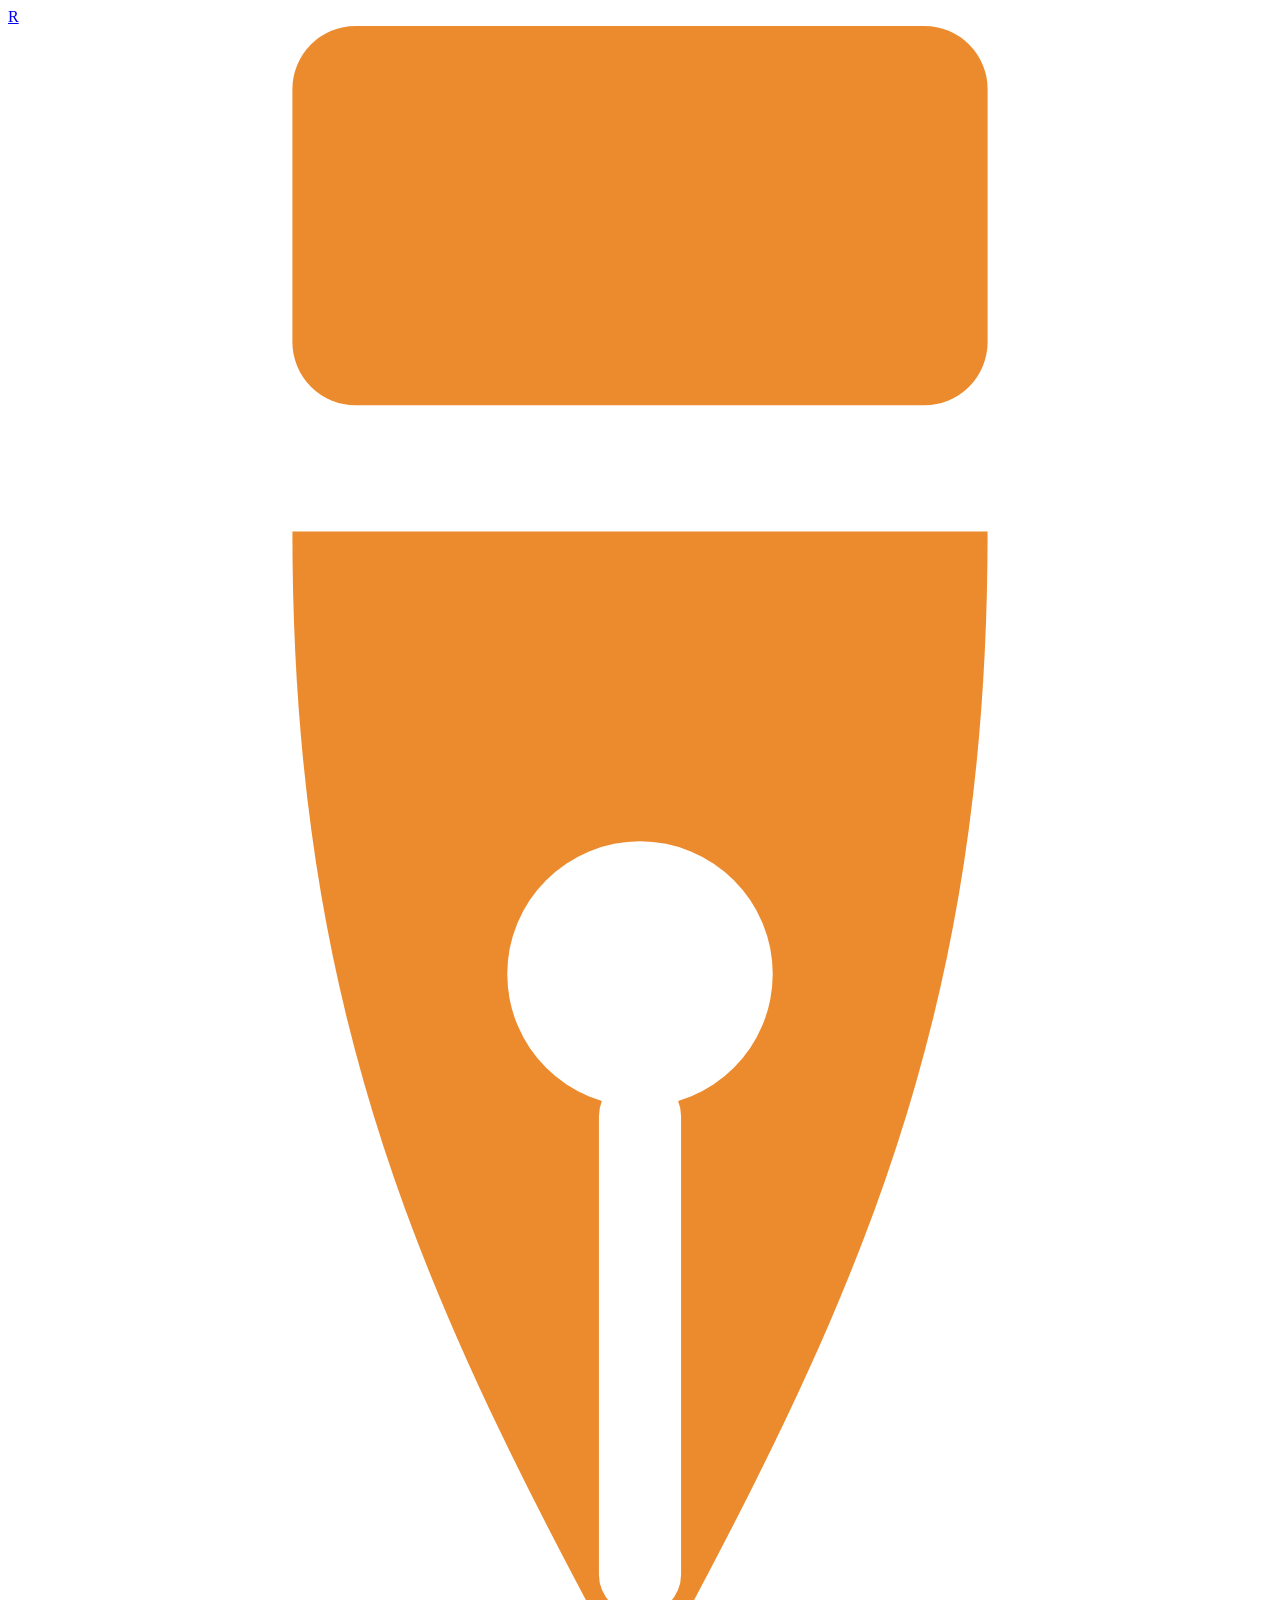
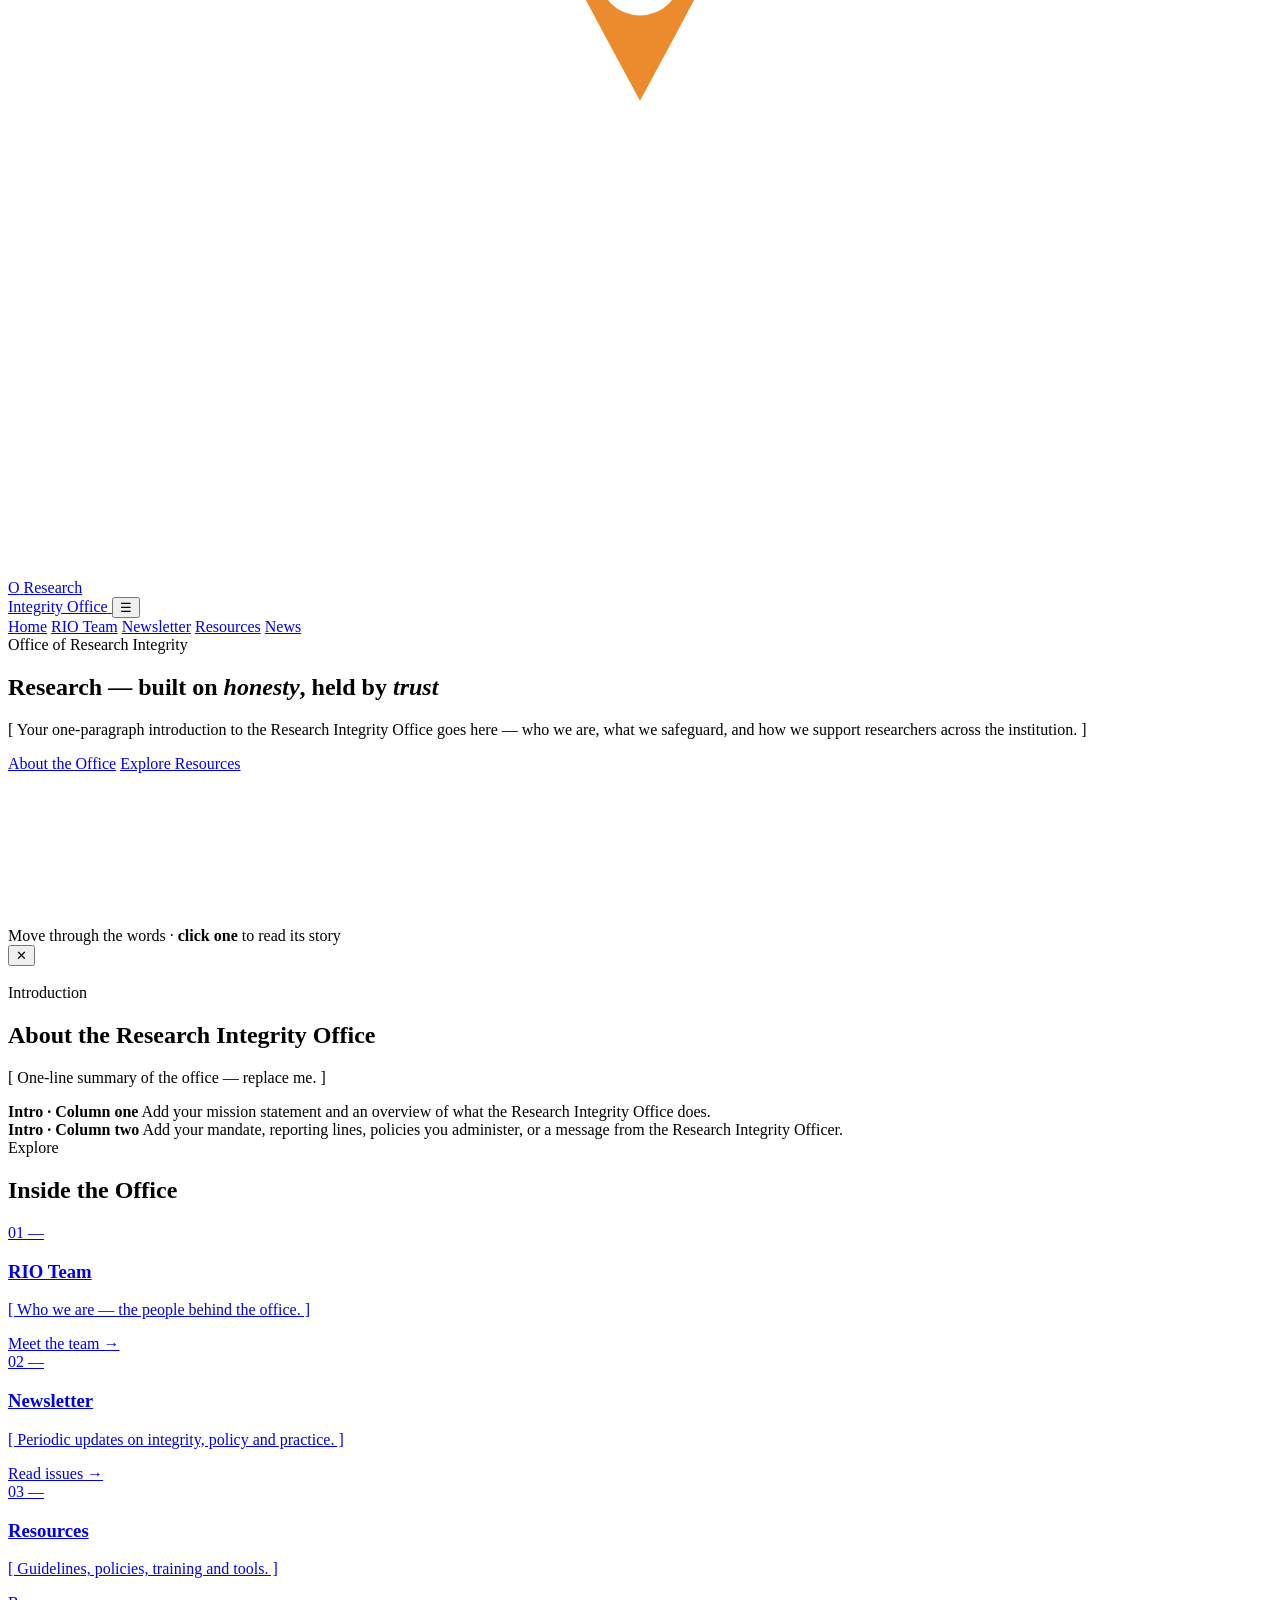
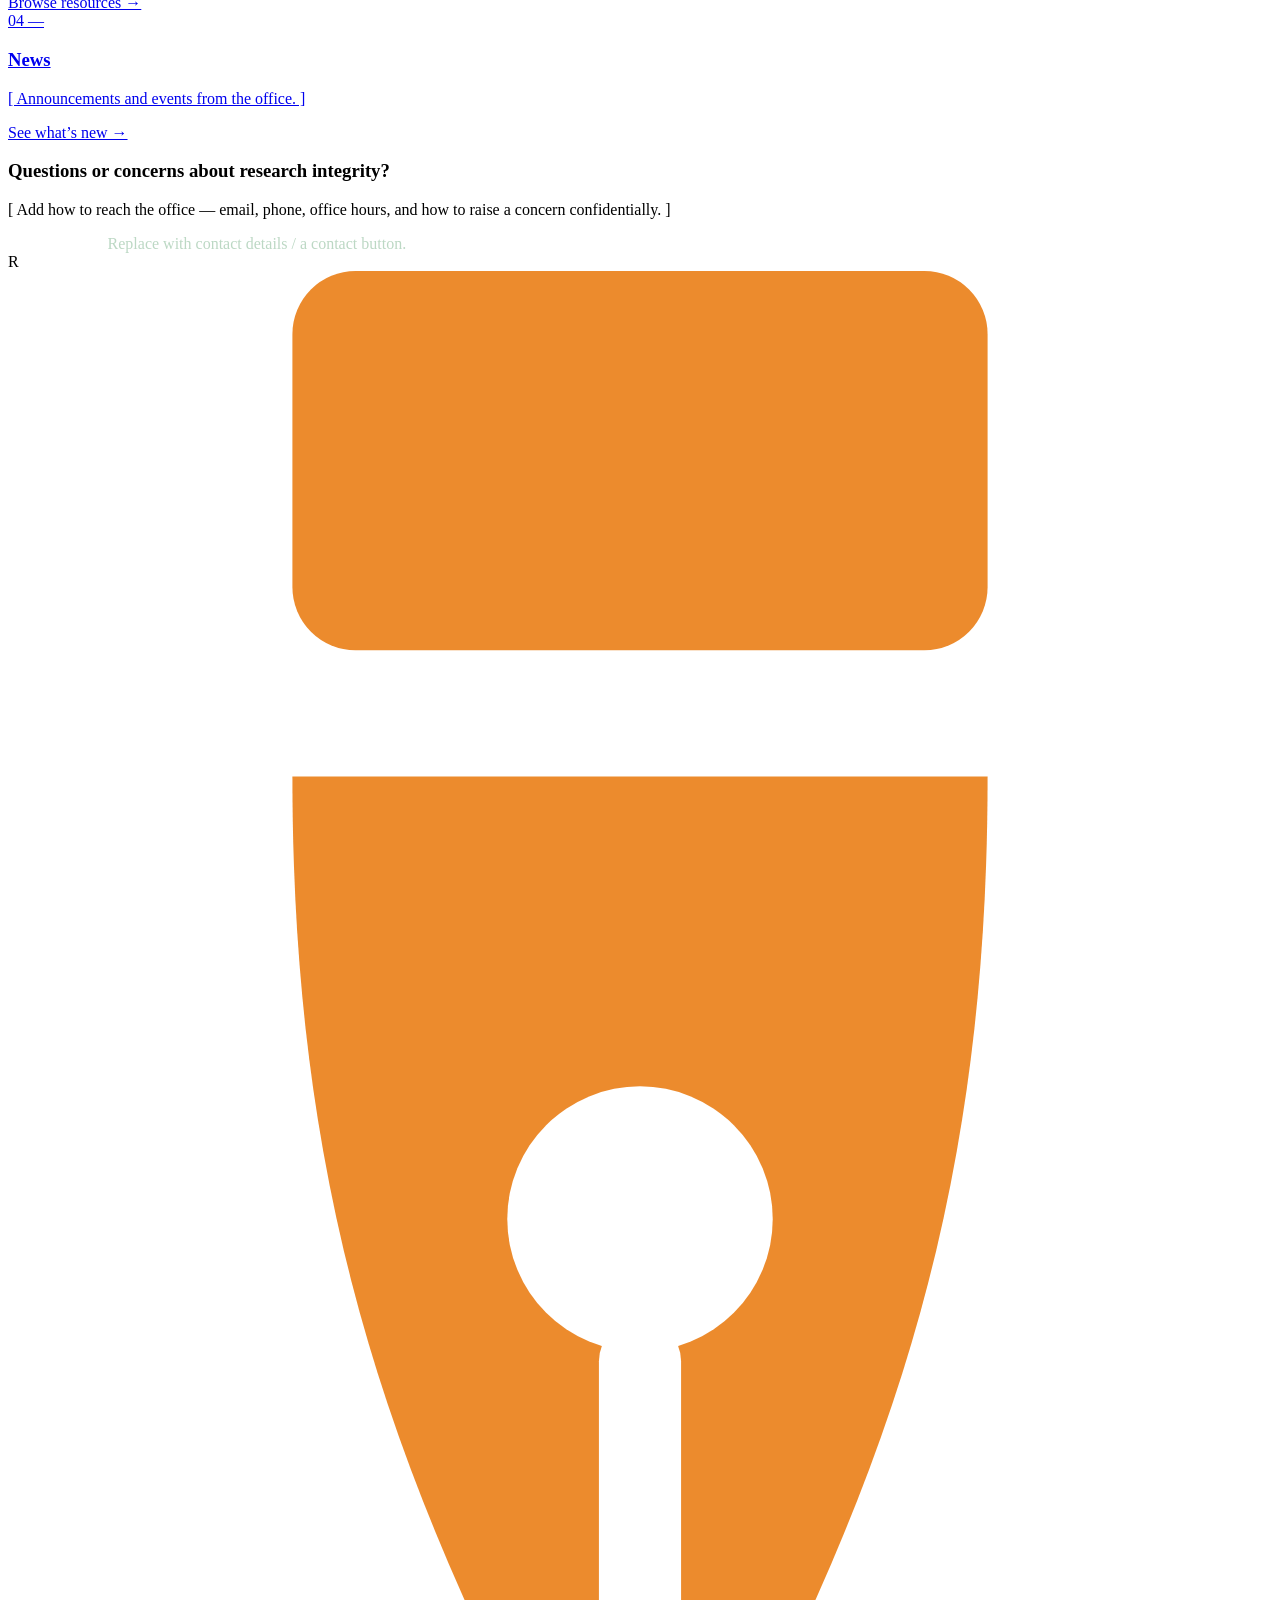
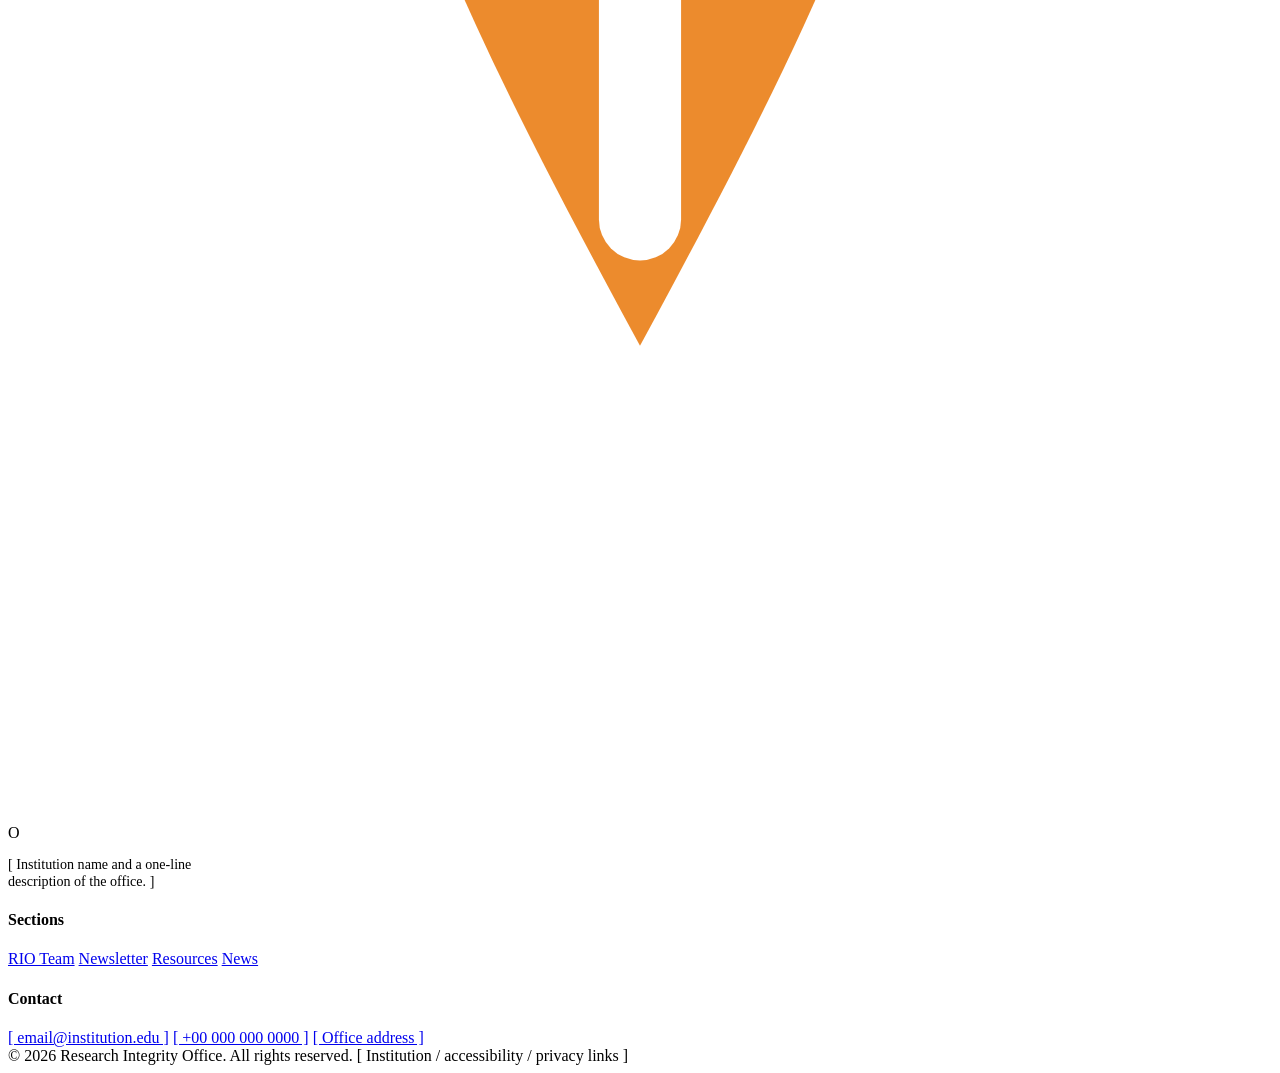
==== index.html @ 3ae66a6e "Add files via upload" ====
<!DOCTYPE html>
<html lang="en">
<head>
  <meta charset="UTF-8" />
  <meta name="viewport" content="width=device-width, initial-scale=1.0" />
  <title>Research Integrity Office</title>
  <meta name="description" content="Research Integrity Office — upholding honesty, rigor and trust in research." />
  <link rel="icon" type="image/svg+xml" href="assets/favicon.svg" />
  <link rel="preconnect" href="https://fonts.googleapis.com" />
  <link rel="preconnect" href="https://fonts.gstatic.com" crossorigin />
  <link href="https://fonts.googleapis.com/css2?family=Cormorant+Garamond:ital,wght@0,500;0,600;0,700;1,500&family=Public+Sans:wght@400;600;700&family=Baloo+2:wght@800&display=swap" rel="stylesheet" />
  <link rel="stylesheet" href="css/style.css" />
</head>
<body>

  <!-- ================= HEADER ================= -->
  <header class="site-header">
    <div class="wrap">
      <a class="brand" href="index.html" aria-label="Research Integrity Office — home">
        <span class="logo" aria-hidden="true">
          <span class="l-r">R</span>
          <svg class="l-nib" viewBox="0 0 40 68" xmlns="http://www.w3.org/2000/svg" aria-hidden="true">
            <rect x="9" y="0" width="22" height="12" rx="2" fill="#ec8b2d"/>
            <path d="M9 16 h22 c0 16 -4.5 25 -11 37 C13.5 41 9 32 9 16 Z" fill="#ec8b2d"/>
            <circle cx="20" cy="30" r="4.2" fill="#ffffff"/>
            <path d="M20 34.5 V49" stroke="#ffffff" stroke-width="2.6" stroke-linecap="round"/>
          </svg>
          <span class="l-o">O</span>
        </span>
        <span class="brand-name">Research<br />Integrity Office</span>
      </a>

      <button class="nav-toggle" aria-label="Menu" aria-expanded="false">☰</button>
      <nav class="site-nav" aria-label="Main">
        <a href="index.html" class="active">Home</a>
        <a href="team.html">RIO Team</a>
        <a href="newsletter.html">Newsletter</a>
        <a href="resources.html">Resources</a>
        <a href="news.html">News</a>
      </nav>
    </div>
  </header>

  <!-- ================= HERO =================
       Left: intro copy (EDIT ME — placeholder text below).
       Right: the pediment with hanging research-integrity
       words. Hover to part them, click a word for its story.
       The words + popup text live in js/hero.js.
  ============================================ -->
  <section class="hero">
    <div class="hero-copy">
      <span class="eyebrow">Office of Research Integrity</span>

      <!-- EDIT ME: headline -->
      <h1 class="hero-title">
        Research <span class="dash">—</span> built on
        <em>honesty</em>, held by <em>trust</em>
      </h1>

      <!-- EDIT ME: intro paragraph -->
      <p class="hero-sub">
        [ Your one-paragraph introduction to the Research Integrity Office
        goes here — who we are, what we safeguard, and how we support
        researchers across the institution. ]
      </p>

      <div class="hero-actions">
        <a class="btn btn-primary" href="#about">About the Office</a>
        <a class="btn btn-ghost" href="resources.html">Explore Resources</a>
      </div>
    </div>

    <div class="hero-stage" id="hero-stage">
      <canvas id="hero-canvas" aria-label="Interactive curtain of research integrity principles hanging from an academic pediment. Click a word to learn its history."></canvas>
    </div>

    <div class="hero-hint">Move through the words · <b>click one</b> to read its story</div>
  </section>

  <!-- ================= WORD POPUP ================= -->
  <div class="modal-backdrop" id="word-modal" role="dialog" aria-modal="true" aria-labelledby="modal-title">
    <div class="modal">
      <button class="modal-close" aria-label="Close">✕</button>
      <p class="modal-kicker" id="modal-kicker"></p>
      <h3 id="modal-title"></h3>
      <div class="modal-rule"></div>
      <div id="modal-body"></div>
    </div>
  </div>

  <!-- ================= ABOUT / INTRO =================
       EDIT ME: replace the .placeholder blocks with your
       introduction content.
  ================================================== -->
  <section class="section" id="about">
    <div class="wrap">
      <div class="section-head reveal">
        <span class="eyebrow">Introduction</span>
        <h2 class="section-title">About the Research Integrity Office</h2>
        <p class="section-desc">[ One-line summary of the office — replace me. ]</p>
      </div>

      <div class="grid-2">
        <div class="placeholder tall reveal">
          <strong>Intro · Column one</strong>
          Add your mission statement and an overview of what the
          Research Integrity Office does.
        </div>
        <div class="placeholder tall reveal">
          <strong>Intro · Column two</strong>
          Add your mandate, reporting lines, policies you administer,
          or a message from the Research Integrity Officer.
        </div>
      </div>
    </div>
  </section>

  <!-- ================= EXPLORE THE SITE ================= -->
  <section class="section tint">
    <div class="wrap">
      <div class="section-head center reveal">
        <span class="eyebrow">Explore</span>
        <h2 class="section-title">Inside the Office</h2>
      </div>

      <div class="grid-4">
        <a class="explore-card reveal" href="team.html">
          <div class="card-num">01 —</div>
          <h3>RIO Team</h3>
          <p>[ Who we are — the people behind the office. ]</p>
          <span class="card-go">Meet the team →</span>
        </a>
        <a class="explore-card reveal" href="newsletter.html">
          <div class="card-num">02 —</div>
          <h3>Newsletter</h3>
          <p>[ Periodic updates on integrity, policy and practice. ]</p>
          <span class="card-go">Read issues →</span>
        </a>
        <a class="explore-card reveal" href="resources.html">
          <div class="card-num">03 —</div>
          <h3>Resources</h3>
          <p>[ Guidelines, policies, training and tools. ]</p>
          <span class="card-go">Browse resources →</span>
        </a>
        <a class="explore-card reveal" href="news.html">
          <div class="card-num">04 —</div>
          <h3>News</h3>
          <p>[ Announcements and events from the office. ]</p>
          <span class="card-go">See what’s new →</span>
        </a>
      </div>
    </div>
  </section>

  <!-- ================= CONTACT STRIP (placeholder) ================= -->
  <section class="section">
    <div class="wrap">
      <div class="subscribe-box reveal">
        <div>
          <h3>Questions or concerns about research integrity?</h3>
          <p>[ Add how to reach the office — email, phone, office hours,
             and how to raise a concern confidentially. ]</p>
        </div>
        <div class="placeholder small" style="background:rgba(255,255,255,.06); border-color:rgba(255,255,255,.3); color:#bcd8c4;">
          <strong style="color:#fff;">Contact block</strong>
          Replace with contact details / a contact button.
        </div>
      </div>
    </div>
  </section>

  <!-- ================= FOOTER ================= -->
  <footer class="site-footer">
    <div class="wrap">
      <div>
        <span class="logo" aria-hidden="true">
          <span class="l-r">R</span>
          <svg class="l-nib" viewBox="0 0 40 68" xmlns="http://www.w3.org/2000/svg" aria-hidden="true">
            <rect x="9" y="0" width="22" height="12" rx="2" fill="#ec8b2d"/>
            <path d="M9 16 h22 c0 16 -4.5 25 -11 37 C13.5 41 9 32 9 16 Z" fill="#ec8b2d"/>
            <circle cx="20" cy="30" r="4.2" fill="#ffffff"/>
            <path d="M20 34.5 V49" stroke="#ffffff" stroke-width="2.6" stroke-linecap="round"/>
          </svg>
          <span class="l-o">O</span>
        </span>
        <p style="font-size:.88rem; max-width:34ch; margin-top:14px;">
          [ Institution name and a one-line description of the office. ]
        </p>
      </div>
      <div>
        <h4>Sections</h4>
        <a href="team.html">RIO Team</a>
        <a href="newsletter.html">Newsletter</a>
        <a href="resources.html">Resources</a>
        <a href="news.html">News</a>
      </div>
      <div>
        <h4>Contact</h4>
        <a href="#">[ email@institution.edu ]</a>
        <a href="#">[ +00 000 000 0000 ]</a>
        <a href="#">[ Office address ]</a>
      </div>
      <div class="footer-note">
        <span>© <span id="year"></span> Research Integrity Office. All rights reserved.</span>
        <span>[ Institution / accessibility / privacy links ]</span>
      </div>
    </div>
  </footer>

  <script>document.getElementById('year').textContent = new Date().getFullYear();</script>
  <script src="js/site.js"></script>
  <script src="js/hero.js"></script>
</body>
</html>
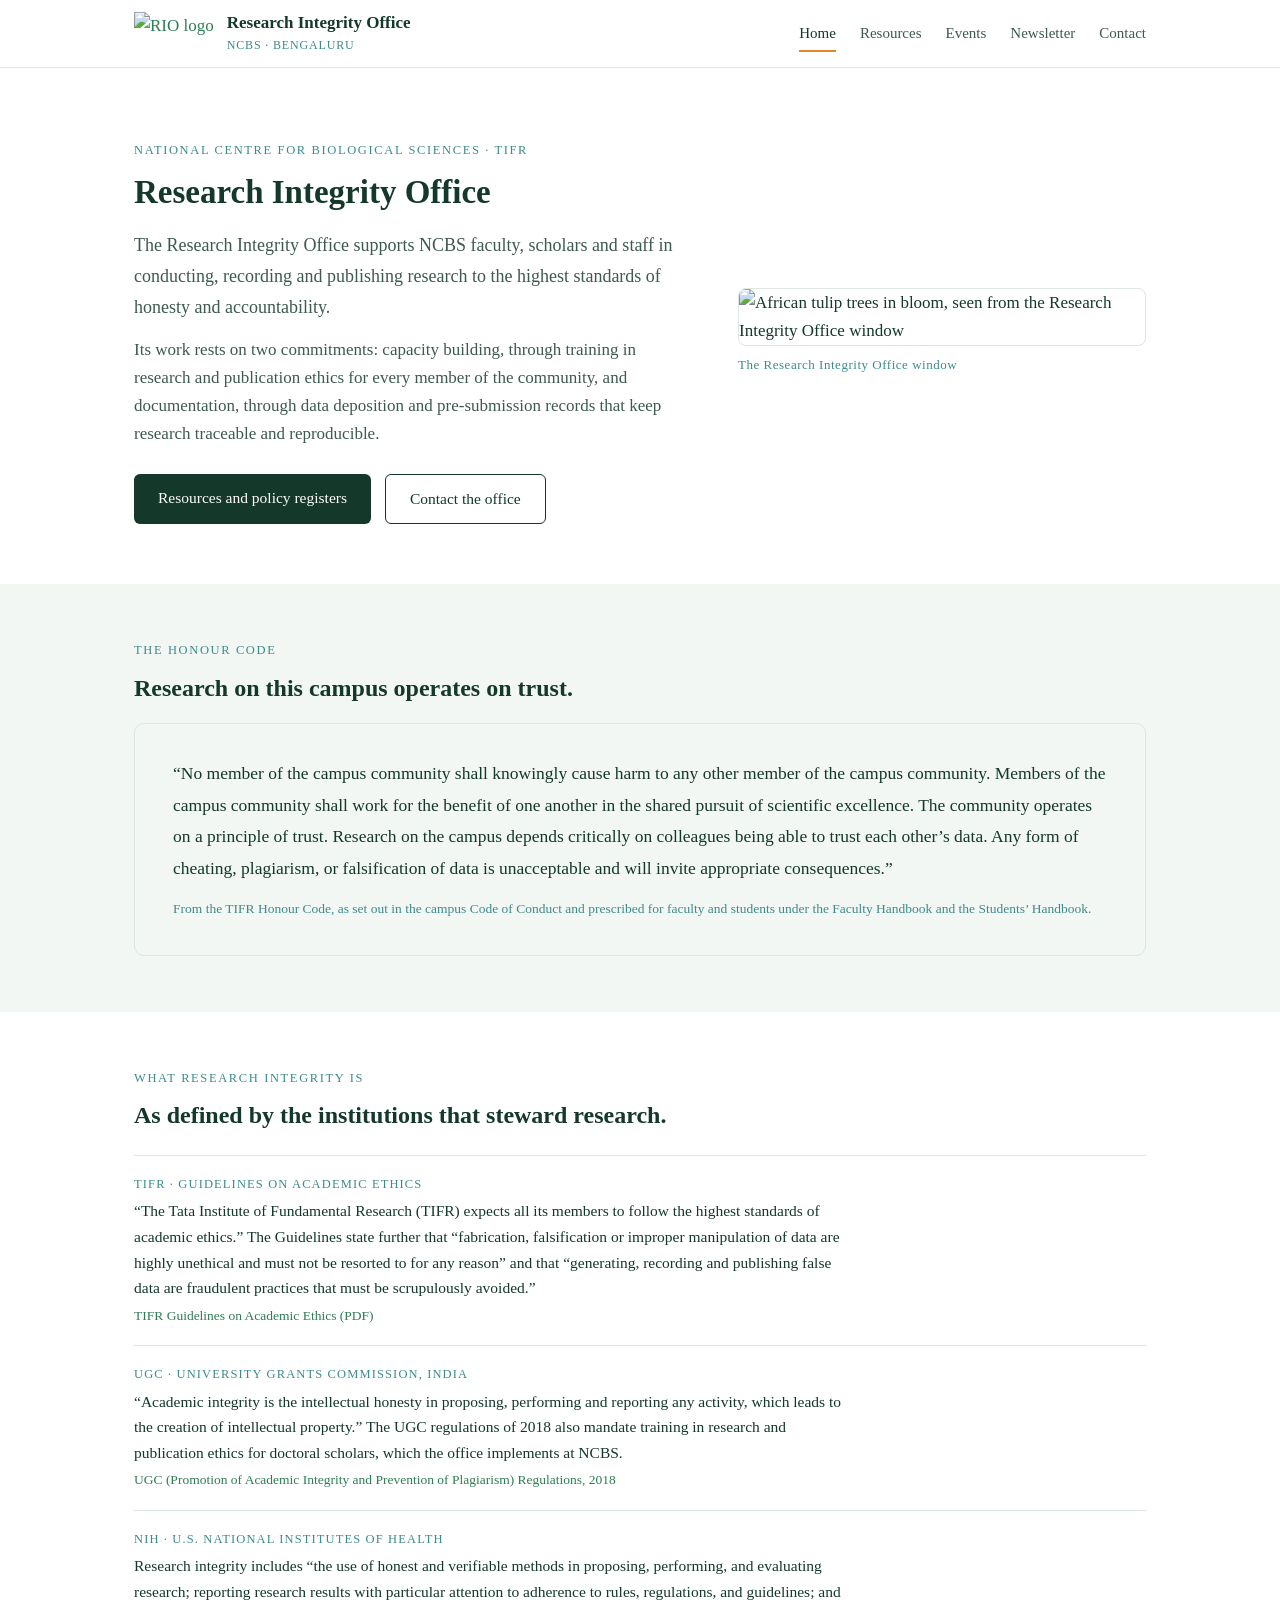
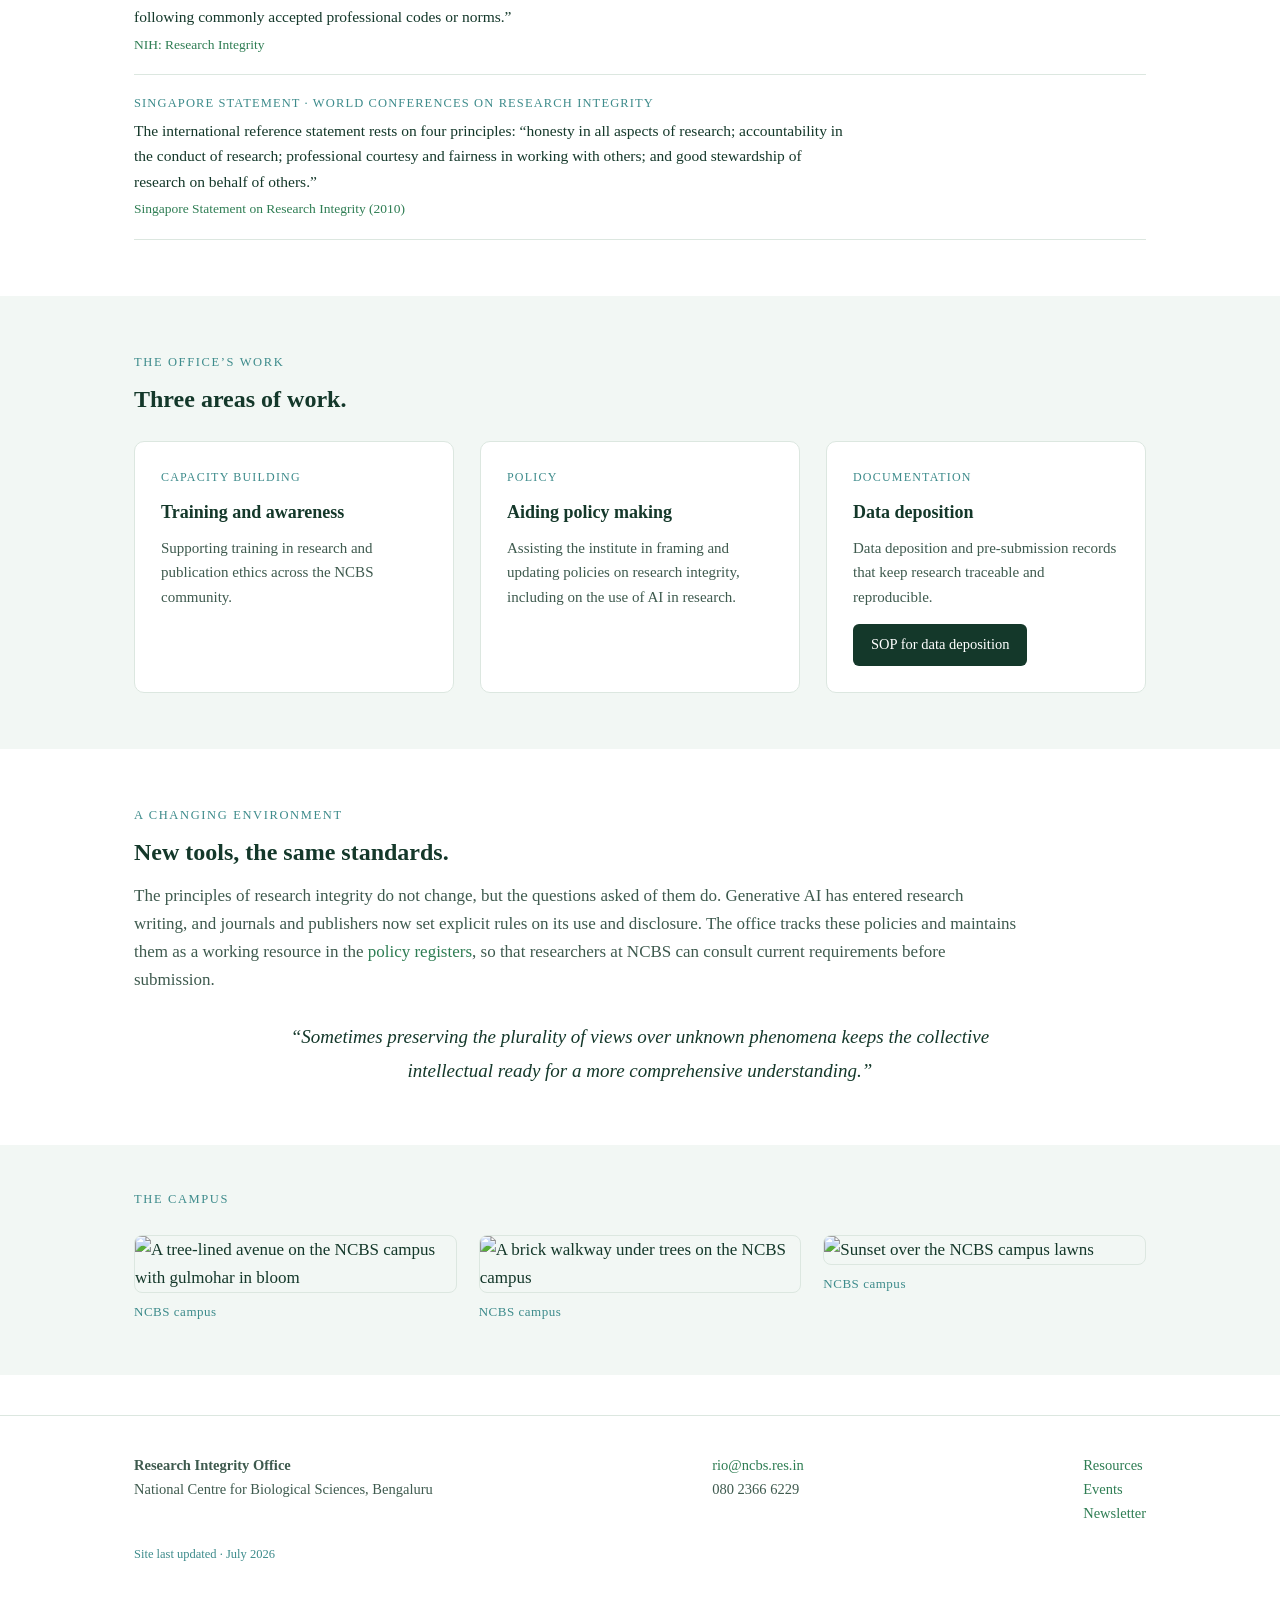
==== commit 05579d15: "Update site to v2 (new pages, AI policy register)" ====
--- a/index.html
+++ b/index.html
@@ -1,214 +1,220 @@
 <!DOCTYPE html>
 <html lang="en">
 <head>
-  <meta charset="UTF-8" />
-  <meta name="viewport" content="width=device-width, initial-scale=1.0" />
-  <title>Research Integrity Office</title>
-  <meta name="description" content="Research Integrity Office — upholding honesty, rigor and trust in research." />
-  <link rel="icon" type="image/svg+xml" href="assets/favicon.svg" />
-  <link rel="preconnect" href="https://fonts.googleapis.com" />
-  <link rel="preconnect" href="https://fonts.gstatic.com" crossorigin />
-  <link href="https://fonts.googleapis.com/css2?family=Cormorant+Garamond:ital,wght@0,500;0,600;0,700;1,500&family=Public+Sans:wght@400;600;700&family=Baloo+2:wght@800&display=swap" rel="stylesheet" />
-  <link rel="stylesheet" href="css/style.css" />
+<meta charset="UTF-8">
+<meta name="viewport" content="width=device-width, initial-scale=1.0">
+<title>Research Integrity Office · NCBS</title>
+<meta name="description" content="The Research Integrity Office at the National Centre for Biological Sciences supports the community through capacity building in research ethics and documentation practices for traceability and reproducibility.">
+<link rel="stylesheet" href="styles.css">
 </head>
 <body>
 
-  <!-- ================= HEADER ================= -->
-  <header class="site-header">
-    <div class="wrap">
-      <a class="brand" href="index.html" aria-label="Research Integrity Office — home">
-        <span class="logo" aria-hidden="true">
-          <span class="l-r">R</span>
-          <svg class="l-nib" viewBox="0 0 40 68" xmlns="http://www.w3.org/2000/svg" aria-hidden="true">
-            <rect x="9" y="0" width="22" height="12" rx="2" fill="#ec8b2d"/>
-            <path d="M9 16 h22 c0 16 -4.5 25 -11 37 C13.5 41 9 32 9 16 Z" fill="#ec8b2d"/>
-            <circle cx="20" cy="30" r="4.2" fill="#ffffff"/>
-            <path d="M20 34.5 V49" stroke="#ffffff" stroke-width="2.6" stroke-linecap="round"/>
-          </svg>
-          <span class="l-o">O</span>
-        </span>
-        <span class="brand-name">Research<br />Integrity Office</span>
-      </a>
-
-      <button class="nav-toggle" aria-label="Menu" aria-expanded="false">☰</button>
-      <nav class="site-nav" aria-label="Main">
-        <a href="index.html" class="active">Home</a>
-        <a href="team.html">RIO Team</a>
+<header class="site">
+  <div class="nav">
+    <a class="brand" href="index.html">
+      <img src="assets/rio-logo.jpeg" alt="RIO logo">
+      <span class="brand-text"><strong>Research Integrity Office</strong><span>NCBS · Bengaluru</span></span>
+    </a>
+    <button class="menu-toggle" aria-label="Open menu">Menu</button>
+    <nav class="menu">
+      <a href="index.html" class="active">Home</a>
+      <a href="resources.html">Resources</a>
+      <a href="events.html">Events</a>
+      <a href="newsletter.html">Newsletter</a>
+      <a href="contact.html">Contact</a>
+    </nav>
+  </div>
+</header>
+
+<main>
+
+<!-- ================= HERO ================= -->
+<section class="hero">
+  <div class="wrap grid-2">
+    <div>
+      <p class="eyebrow">National Centre for Biological Sciences · TIFR</p>
+      <h1>Research Integrity Office</h1>
+      <p class="lede" style="margin-top:18px;">
+        The Research Integrity Office supports NCBS faculty, scholars and staff in
+        conducting, recording and publishing research to the highest standards of
+        honesty and accountability.
+      </p>
+      <p style="margin-top:14px; color:var(--ink-soft); max-width:46em;">
+        Its work rests on two commitments: capacity building, through training in research
+        and publication ethics for every member of the community, and documentation,
+        through data deposition and pre-submission records that keep research traceable
+        and reproducible.
+      </p>
+      <div style="margin-top:26px; display:flex; gap:14px; flex-wrap:wrap;">
+        <a class="btn" href="resources.html">Resources and policy registers</a>
+        <a class="btn ghost" href="contact.html">Contact the office</a>
+      </div>
+    </div>
+    <figure class="photo">
+      <img src="assets/rio-window.jpg" alt="African tulip trees in bloom, seen from the Research Integrity Office window">
+      <figcaption>The Research Integrity Office window</figcaption>
+    </figure>
+  </div>
+</section>
+
+<!-- ================= HONOUR CODE ================= -->
+<section class="tint">
+  <div class="wrap">
+    <p class="eyebrow">The Honour Code</p>
+    <h2>Research on this campus operates on trust.</h2>
+    <div class="honour" style="margin-top:20px;">
+      <p class="codeline">
+        &ldquo;No member of the campus community shall knowingly cause harm to any other member
+        of the campus community. Members of the campus community shall work for the benefit
+        of one another in the shared pursuit of scientific excellence. The community operates
+        on a principle of trust. Research on the campus depends critically on colleagues being
+        able to trust each other&rsquo;s data. Any form of cheating, plagiarism, or falsification
+        of data is unacceptable and will invite appropriate consequences.&rdquo;
+      </p>
+      <p class="src-note">
+        From the TIFR Honour Code, as set out in the campus Code of Conduct and prescribed
+        for faculty and students under the Faculty Handbook and the Students&rsquo; Handbook.
+      </p>
+    </div>
+  </div>
+</section>
+
+<!-- ================= WHAT RESEARCH INTEGRITY IS ================= -->
+<section>
+  <div class="wrap">
+    <p class="eyebrow">What research integrity is</p>
+    <h2>As defined by the institutions that steward research.</h2>
+    <div class="defs">
+      <div class="def">
+        <p class="src">TIFR · Guidelines on Academic Ethics</p>
+        <p class="quote">&ldquo;The Tata Institute of Fundamental Research (TIFR) expects all its members to
+        follow the highest standards of academic ethics.&rdquo; The Guidelines state further that
+        &ldquo;fabrication, falsification or improper manipulation of data are highly unethical and
+        must not be resorted to for any reason&rdquo; and that &ldquo;generating, recording and publishing
+        false data are fraudulent practices that must be scrupulously avoided.&rdquo;</p>
+        <p class="cite"><a href="https://www.tifr.res.in/docs/TIFR-Guidelines-Academic-Ethics.pdf" target="_blank" rel="noopener">TIFR Guidelines on Academic Ethics (PDF)</a></p>
+      </div>
+      <div class="def">
+        <p class="src">UGC · University Grants Commission, India</p>
+        <p class="quote">&ldquo;Academic integrity is the intellectual honesty in proposing, performing and
+        reporting any activity, which leads to the creation of intellectual property.&rdquo; The UGC
+        regulations of 2018 also mandate training in research and publication ethics for doctoral
+        scholars, which the office implements at NCBS.</p>
+        <p class="cite"><a href="https://www.ugc.gov.in/pdfnews/7771545_academic-integrity-Regulation2018.pdf" target="_blank" rel="noopener">UGC (Promotion of Academic Integrity and Prevention of Plagiarism) Regulations, 2018</a></p>
+      </div>
+      <div class="def">
+        <p class="src">NIH · U.S. National Institutes of Health</p>
+        <p class="quote">Research integrity includes &ldquo;the use of honest and verifiable methods in proposing,
+        performing, and evaluating research; reporting research results with particular attention
+        to adherence to rules, regulations, and guidelines; and following commonly accepted
+        professional codes or norms.&rdquo;</p>
+        <p class="cite"><a href="https://grants.nih.gov/policy-and-compliance/policy-topics/research-integrity" target="_blank" rel="noopener">NIH: Research Integrity</a></p>
+      </div>
+      <div class="def">
+        <p class="src">Singapore Statement · World Conferences on Research Integrity</p>
+        <p class="quote">The international reference statement rests on four principles: &ldquo;honesty in all
+        aspects of research; accountability in the conduct of research; professional courtesy and
+        fairness in working with others; and good stewardship of research on behalf of others.&rdquo;</p>
+        <p class="cite"><a href="https://www.wcrif.org/guidance/singapore-statement" target="_blank" rel="noopener">Singapore Statement on Research Integrity (2010)</a></p>
+      </div>
+    </div>
+  </div>
+</section>
+
+<!-- ================= WHAT THE OFFICE DOES ================= -->
+<section class="tint">
+  <div class="wrap">
+    <p class="eyebrow">The office&rsquo;s work</p>
+    <h2>Three areas of work.</h2>
+    <div class="grid-3" style="margin-top:26px;">
+      <div class="card">
+        <p class="k">Capacity building</p>
+        <h3>Training and awareness</h3>
+        <p>Supporting training in research and publication ethics across the
+        NCBS community.</p>
+      </div>
+      <div class="card">
+        <p class="k">Policy</p>
+        <h3>Aiding policy making</h3>
+        <p>Assisting the institute in framing and updating policies on research
+        integrity, including on the use of AI in research.</p>
+      </div>
+      <div class="card">
+        <p class="k">Documentation</p>
+        <h3>Data deposition</h3>
+        <p>Data deposition and pre-submission records that keep research traceable
+        and reproducible.</p>
+        <p style="margin-top:14px;">
+          <a class="btn" style="padding:9px 18px; font-size:14.5px;" href="https://intranet.ncbs.res.in/services/rio/sop" target="_blank" rel="noopener">SOP for data deposition</a>
+        </p>
+      </div>
+    </div>
+  </div>
+</section>
+
+<!-- ================= A CHANGING ENVIRONMENT ================= -->
+<section>
+  <div class="wrap">
+    <p class="eyebrow">A changing environment</p>
+    <h2>New tools, the same standards.</h2>
+    <p style="color:var(--ink-soft); max-width:52em;">
+      The principles of research integrity do not change, but the questions asked of them do.
+      Generative AI has entered research writing, and journals and publishers now set explicit
+      rules on its use and disclosure. The office tracks these policies and maintains them as a
+      working resource in the <a href="resources.html">policy registers</a>, so that researchers
+      at NCBS can consult current requirements before submission.
+    </p>
+    <blockquote class="centrepiece">
+      &ldquo;Sometimes preserving the plurality of views over unknown phenomena keeps the
+      collective intellectual ready for a more comprehensive understanding.&rdquo;
+    </blockquote>
+  </div>
+</section>
+
+<!-- ================= CAMPUS ================= -->
+<section class="tint" style="padding-top:44px; padding-bottom:52px;">
+  <div class="wrap">
+    <p class="eyebrow">The campus</p>
+    <div class="photo-band">
+      <figure class="photo">
+        <img src="assets/campus-path.jpg" alt="A tree-lined avenue on the NCBS campus with gulmohar in bloom">
+        <figcaption>NCBS campus</figcaption>
+      </figure>
+      <figure class="photo">
+        <img src="assets/campus-walk.jpg" alt="A brick walkway under trees on the NCBS campus">
+        <figcaption>NCBS campus</figcaption>
+      </figure>
+      <figure class="photo">
+        <img src="assets/campus-sunset.jpg" alt="Sunset over the NCBS campus lawns">
+        <figcaption>NCBS campus</figcaption>
+      </figure>
+    </div>
+  </div>
+</section>
+
+</main>
+
+<footer class="site">
+  <div class="wrap">
+    <div class="cols">
+      <div>
+        <strong>Research Integrity Office</strong><br>
+        National Centre for Biological Sciences, Bengaluru
+      </div>
+      <div>
+        <a href="mailto:rio@ncbs.res.in">rio@ncbs.res.in</a><br>
+        080&nbsp;2366&nbsp;6229
+      </div>
+      <div>
+        <a href="resources.html">Resources</a><br>
+        <a href="events.html">Events</a><br>
         <a href="newsletter.html">Newsletter</a>
-        <a href="resources.html">Resources</a>
-        <a href="news.html">News</a>
-      </nav>
-    </div>
-  </header>
-
-  <!-- ================= HERO =================
-       Left: intro copy (EDIT ME — placeholder text below).
-       Right: the pediment with hanging research-integrity
-       words. Hover to part them, click a word for its story.
-       The words + popup text live in js/hero.js.
-  ============================================ -->
-  <section class="hero">
-    <div class="hero-copy">
-      <span class="eyebrow">Office of Research Integrity</span>
-
-      <!-- EDIT ME: headline -->
-      <h1 class="hero-title">
-        Research <span class="dash">—</span> built on
-        <em>honesty</em>, held by <em>trust</em>
-      </h1>
-
-      <!-- EDIT ME: intro paragraph -->
-      <p class="hero-sub">
-        [ Your one-paragraph introduction to the Research Integrity Office
-        goes here — who we are, what we safeguard, and how we support
-        researchers across the institution. ]
-      </p>
-
-      <div class="hero-actions">
-        <a class="btn btn-primary" href="#about">About the Office</a>
-        <a class="btn btn-ghost" href="resources.html">Explore Resources</a>
-      </div>
-    </div>
-
-    <div class="hero-stage" id="hero-stage">
-      <canvas id="hero-canvas" aria-label="Interactive curtain of research integrity principles hanging from an academic pediment. Click a word to learn its history."></canvas>
-    </div>
-
-    <div class="hero-hint">Move through the words · <b>click one</b> to read its story</div>
-  </section>
-
-  <!-- ================= WORD POPUP ================= -->
-  <div class="modal-backdrop" id="word-modal" role="dialog" aria-modal="true" aria-labelledby="modal-title">
-    <div class="modal">
-      <button class="modal-close" aria-label="Close">✕</button>
-      <p class="modal-kicker" id="modal-kicker"></p>
-      <h3 id="modal-title"></h3>
-      <div class="modal-rule"></div>
-      <div id="modal-body"></div>
-    </div>
-  </div>
-
-  <!-- ================= ABOUT / INTRO =================
-       EDIT ME: replace the .placeholder blocks with your
-       introduction content.
-  ================================================== -->
-  <section class="section" id="about">
-    <div class="wrap">
-      <div class="section-head reveal">
-        <span class="eyebrow">Introduction</span>
-        <h2 class="section-title">About the Research Integrity Office</h2>
-        <p class="section-desc">[ One-line summary of the office — replace me. ]</p>
-      </div>
-
-      <div class="grid-2">
-        <div class="placeholder tall reveal">
-          <strong>Intro · Column one</strong>
-          Add your mission statement and an overview of what the
-          Research Integrity Office does.
-        </div>
-        <div class="placeholder tall reveal">
-          <strong>Intro · Column two</strong>
-          Add your mandate, reporting lines, policies you administer,
-          or a message from the Research Integrity Officer.
-        </div>
-      </div>
-    </div>
-  </section>
-
-  <!-- ================= EXPLORE THE SITE ================= -->
-  <section class="section tint">
-    <div class="wrap">
-      <div class="section-head center reveal">
-        <span class="eyebrow">Explore</span>
-        <h2 class="section-title">Inside the Office</h2>
-      </div>
-
-      <div class="grid-4">
-        <a class="explore-card reveal" href="team.html">
-          <div class="card-num">01 —</div>
-          <h3>RIO Team</h3>
-          <p>[ Who we are — the people behind the office. ]</p>
-          <span class="card-go">Meet the team →</span>
-        </a>
-        <a class="explore-card reveal" href="newsletter.html">
-          <div class="card-num">02 —</div>
-          <h3>Newsletter</h3>
-          <p>[ Periodic updates on integrity, policy and practice. ]</p>
-          <span class="card-go">Read issues →</span>
-        </a>
-        <a class="explore-card reveal" href="resources.html">
-          <div class="card-num">03 —</div>
-          <h3>Resources</h3>
-          <p>[ Guidelines, policies, training and tools. ]</p>
-          <span class="card-go">Browse resources →</span>
-        </a>
-        <a class="explore-card reveal" href="news.html">
-          <div class="card-num">04 —</div>
-          <h3>News</h3>
-          <p>[ Announcements and events from the office. ]</p>
-          <span class="card-go">See what’s new →</span>
-        </a>
-      </div>
-    </div>
-  </section>
-
-  <!-- ================= CONTACT STRIP (placeholder) ================= -->
-  <section class="section">
-    <div class="wrap">
-      <div class="subscribe-box reveal">
-        <div>
-          <h3>Questions or concerns about research integrity?</h3>
-          <p>[ Add how to reach the office — email, phone, office hours,
-             and how to raise a concern confidentially. ]</p>
-        </div>
-        <div class="placeholder small" style="background:rgba(255,255,255,.06); border-color:rgba(255,255,255,.3); color:#bcd8c4;">
-          <strong style="color:#fff;">Contact block</strong>
-          Replace with contact details / a contact button.
-        </div>
-      </div>
-    </div>
-  </section>
-
-  <!-- ================= FOOTER ================= -->
-  <footer class="site-footer">
-    <div class="wrap">
-      <div>
-        <span class="logo" aria-hidden="true">
-          <span class="l-r">R</span>
-          <svg class="l-nib" viewBox="0 0 40 68" xmlns="http://www.w3.org/2000/svg" aria-hidden="true">
-            <rect x="9" y="0" width="22" height="12" rx="2" fill="#ec8b2d"/>
-            <path d="M9 16 h22 c0 16 -4.5 25 -11 37 C13.5 41 9 32 9 16 Z" fill="#ec8b2d"/>
-            <circle cx="20" cy="30" r="4.2" fill="#ffffff"/>
-            <path d="M20 34.5 V49" stroke="#ffffff" stroke-width="2.6" stroke-linecap="round"/>
-          </svg>
-          <span class="l-o">O</span>
-        </span>
-        <p style="font-size:.88rem; max-width:34ch; margin-top:14px;">
-          [ Institution name and a one-line description of the office. ]
-        </p>
-      </div>
-      <div>
-        <h4>Sections</h4>
-        <a href="team.html">RIO Team</a>
-        <a href="newsletter.html">Newsletter</a>
-        <a href="resources.html">Resources</a>
-        <a href="news.html">News</a>
-      </div>
-      <div>
-        <h4>Contact</h4>
-        <a href="#">[ email@institution.edu ]</a>
-        <a href="#">[ +00 000 000 0000 ]</a>
-        <a href="#">[ Office address ]</a>
-      </div>
-      <div class="footer-note">
-        <span>© <span id="year"></span> Research Integrity Office. All rights reserved.</span>
-        <span>[ Institution / accessibility / privacy links ]</span>
-      </div>
-    </div>
-  </footer>
-
-  <script>document.getElementById('year').textContent = new Date().getFullYear();</script>
-  <script src="js/site.js"></script>
-  <script src="js/hero.js"></script>
+      </div>
+    </div>
+    <p class="stamp">Site last updated · July 2026</p>
+  </div>
+</footer>
+
+<script src="register.js"></script>
 </body>
 </html>
--- a/styles.css
+++ b/styles.css
@@ -0,0 +1,445 @@
+/* ============================================================
+   Research Integrity Office · NCBS
+   Palette drawn from the RIO logo:
+   ink   #14382A  deep green (text)
+   leaf  #4CAF72  logo green (links, active)
+   teal  #3D8B8B  logo teal (labels, secondary)
+   nib   #E8842C  logo orange (single accent)
+   Typeface: Times New Roman throughout.
+   ============================================================ */
+
+:root {
+  --ink: #14382A;
+  --ink-soft: #3E5A4E;
+  --leaf: #4CAF72;
+  --leaf-deep: #2E7D53;
+  --teal: #3D8B8B;
+  --nib: #E8842C;
+  --paper: #FFFFFF;
+  --mist: #F2F7F4;
+  --hairline: #DCE7E0;
+  --ok: #2E7D53;
+  --warn: #B4690E;
+  --stop: #A94436;
+  --maxw: 1060px;
+  --serif: "Times New Roman", Times, "Liberation Serif", serif;
+}
+
+* { box-sizing: border-box; margin: 0; padding: 0; }
+
+html { scroll-behavior: smooth; }
+@media (prefers-reduced-motion: reduce) {
+  html { scroll-behavior: auto; }
+  * { transition: none !important; animation: none !important; }
+}
+
+body {
+  font-family: var(--serif);
+  color: var(--ink);
+  background: var(--paper);
+  line-height: 1.65;
+  font-size: 17px;
+}
+
+.wrap { max-width: var(--maxw); margin: 0 auto; padding: 0 24px; }
+
+a { color: var(--leaf-deep); text-decoration: none; border-bottom: 1px solid transparent; transition: color .15s, border-color .15s; }
+a:hover { color: var(--nib); border-bottom-color: var(--nib); }
+a:focus-visible, button:focus-visible, input:focus-visible {
+  outline: 2px solid var(--nib); outline-offset: 3px; border-radius: 2px;
+}
+
+/* ---------- navigation ---------- */
+header.site {
+  border-bottom: 1px solid var(--hairline);
+  background: var(--paper);
+  position: sticky; top: 0; z-index: 50;
+}
+.nav {
+  display: flex; align-items: center; justify-content: space-between;
+  padding: 12px 24px; max-width: var(--maxw); margin: 0 auto;
+}
+.brand { display: flex; align-items: center; gap: 13px; border: none; }
+.brand img { height: 42px; width: auto; display: block; }
+.brand .brand-text { line-height: 1.25; }
+.brand .brand-text strong { display: block; font-size: 17px; font-weight: 700; color: var(--ink); }
+.brand .brand-text span { font-size: 12px; letter-spacing: .07em; text-transform: uppercase; color: var(--teal); }
+nav.menu { display: flex; gap: 24px; }
+nav.menu a { font-size: 15px; color: var(--ink-soft); border: none; padding: 4px 0; position: relative; }
+nav.menu a::after {
+  content: ""; position: absolute; left: 0; right: 100%; bottom: -2px;
+  height: 2px; background: var(--nib); transition: right .2s ease;
+}
+nav.menu a:hover { color: var(--ink); }
+nav.menu a:hover::after, nav.menu a.active::after { right: 0; }
+nav.menu a.active { color: var(--ink); }
+.menu-toggle { display: none; background: none; border: 1px solid var(--hairline); border-radius: 6px; padding: 6px 12px; font-family: var(--serif); font-size: 14px; color: var(--ink); cursor: pointer; }
+
+/* ---------- shared blocks ---------- */
+.eyebrow {
+  font-size: 12.5px; letter-spacing: .13em;
+  text-transform: uppercase; color: var(--teal); margin-bottom: 12px;
+}
+h1 { font-weight: 700; font-size: clamp(25px, 3.2vw, 33px); line-height: 1.22; letter-spacing: 0; }
+h2 { font-weight: 700; font-size: clamp(20px, 2.4vw, 24px); line-height: 1.28; margin-bottom: 14px; }
+h3 { font-weight: 700; font-size: 18px; margin-bottom: 8px; }
+.lede { font-size: 18px; line-height: 1.7; color: var(--ink-soft); max-width: 48em; }
+section { padding: 56px 0; }
+section.tint { background: var(--mist); }
+.rule { border: none; border-top: 1px solid var(--hairline); }
+
+.grid-2 { display: grid; grid-template-columns: 1.15fr .85fr; gap: 52px; align-items: start; }
+.grid-3 { display: grid; grid-template-columns: repeat(3, 1fr); gap: 26px; }
+
+.card {
+  background: var(--paper); border: 1px solid var(--hairline); border-radius: 10px;
+  padding: 26px; transition: border-color .15s, box-shadow .15s;
+}
+.card:hover { border-color: var(--leaf); box-shadow: 0 4px 18px rgba(20,56,42,.06); }
+.card .k { font-size: 12px; color: var(--teal); letter-spacing: .1em; text-transform: uppercase; margin-bottom: 10px; }
+.card p { font-size: 15px; color: var(--ink-soft); }
+
+.btn {
+  display: inline-block; background: var(--ink); color: #fff; border: none;
+  padding: 11px 24px; border-radius: 6px; font-size: 15.5px; font-family: var(--serif);
+  transition: background .15s; cursor: pointer;
+}
+.btn:hover { background: var(--nib); color: #fff; }
+.btn.ghost { background: transparent; color: var(--ink); border: 1px solid var(--ink); }
+.btn.ghost:hover { border-color: var(--nib); color: var(--nib); background: transparent; }
+
+/* ---------- photographs ---------- */
+figure.photo { margin: 0; }
+figure.photo img {
+  display: block; width: 100%; height: auto; border-radius: 8px;
+  border: 1px solid var(--hairline);
+}
+figure.photo figcaption {
+  font-size: 13px; color: var(--teal); margin-top: 8px;
+  letter-spacing: .04em;
+}
+.photo-band { display: grid; grid-template-columns: repeat(3, 1fr); gap: 22px; margin-top: 26px; }
+.photo-band img { width: 100%; height: 240px; object-fit: cover; }
+
+/* ---------- hero with network-map background ---------- */
+.hero {
+  padding: 72px 0 60px;
+  position: relative;
+  overflow: hidden;
+}
+.hero::before {
+  content: "";
+  position: absolute; inset: 0;
+  background: url("assets/network-map.png") center / cover no-repeat;
+  opacity: 0.09;
+  pointer-events: none;
+}
+.hero > .wrap { position: relative; }
+.hero .grid-2 { align-items: center; }
+
+/* subtler network wash for inner-page heros */
+.hero.inner { padding: 52px 0 40px; }
+.hero.inner::before { opacity: 0.05; }
+
+/* ---------- quotes ---------- */
+blockquote.q {
+  border-left: 3px solid var(--leaf);
+  background: var(--paper);
+  padding: 20px 26px;
+  margin: 0;
+  font-size: 17px;
+  line-height: 1.75;
+  color: var(--ink);
+}
+blockquote.q footer {
+  margin-top: 12px; font-size: 13.5px; color: var(--teal);
+  font-style: normal;
+}
+blockquote.q footer a { color: var(--teal); border-bottom: 1px solid var(--hairline); }
+blockquote.q footer a:hover { color: var(--nib); }
+.qlist blockquote.q { margin-bottom: 18px; }
+blockquote.centrepiece {
+  border: none; background: none; text-align: center;
+  font-size: 19px; font-style: italic; color: var(--ink);
+  max-width: 42em; margin: 26px auto 0; padding: 0 12px;
+  line-height: 1.8;
+}
+
+/* ---------- honour code ---------- */
+.honour {
+  background: var(--mist);
+  border: 1px solid var(--hairline);
+  border-radius: 10px;
+  padding: 34px 38px;
+}
+.honour p.codeline { font-size: 17.5px; line-height: 1.8; }
+.honour .src-note { font-size: 13.5px; color: var(--teal); margin-top: 14px; }
+
+/* ---------- procedures flow ---------- */
+.flow { display: grid; grid-template-columns: repeat(4, 1fr); gap: 0; margin-top: 26px; }
+.flow .step { padding: 20px 20px 24px; border: 1px solid var(--hairline); border-right: none; background: var(--paper); }
+.flow .step:first-child { border-radius: 10px 0 0 10px; }
+.flow .step:last-child { border-right: 1px solid var(--hairline); border-radius: 0 10px 10px 0; }
+.flow .n { font-size: 12px; letter-spacing: .08em; text-transform: uppercase; color: var(--nib); margin-bottom: 8px; }
+.flow h4 { font-size: 16.5px; margin-bottom: 6px; }
+.flow p { font-size: 14px; color: var(--ink-soft); line-height: 1.55; }
+
+/* ---------- resources: section toggle ---------- */
+.res-tabs { display: flex; gap: 10px; flex-wrap: wrap; margin-top: 26px; }
+.res-tab-btn {
+  font-family: var(--serif); font-size: 15px;
+  padding: 10px 20px; border-radius: 999px; border: 1px solid var(--hairline);
+  background: var(--paper); color: var(--ink-soft); cursor: pointer; transition: all .15s;
+}
+.res-tab-btn:hover { border-color: var(--nib); color: var(--nib); }
+.res-tab-btn.on { background: var(--ink); border-color: var(--ink); color: #fff; }
+.res-tab { display: none; }
+.res-tab.on { display: block; }
+
+/* ---------- resources ---------- */
+.res-list { border-top: 1px solid var(--hairline); margin-top: 8px; }
+.res-item { padding: 22px 0; border-bottom: 1px solid var(--hairline); }
+.res-item h3 { margin-bottom: 6px; font-size: 17.5px; }
+.res-item p { font-size: 15.5px; color: var(--ink-soft); max-width: 56em; }
+.res-item .go { display: inline-block; margin-top: 8px; font-size: 14.5px; }
+.note {
+  border-left: 3px solid var(--nib); background: var(--mist);
+  padding: 14px 18px; font-size: 14.5px; color: var(--ink-soft);
+  border-radius: 0 8px 8px 0; max-width: 60em;
+}
+
+/* research integrity register (static entries) */
+.ri-register details {
+  border: 1px solid var(--hairline); border-radius: 10px;
+  background: var(--paper); margin-bottom: 12px; overflow: hidden;
+}
+.ri-register summary {
+  cursor: pointer; list-style: none; padding: 20px 24px;
+}
+.ri-register summary::-webkit-details-marker { display: none; }
+.ri-register summary .org { font-weight: 700; font-size: 17px; }
+.ri-register summary .scope { font-size: 12px; letter-spacing: .09em; text-transform: uppercase; color: var(--teal); margin-left: 10px; }
+.ri-register summary .line { font-size: 15px; color: var(--ink-soft); margin-top: 5px; max-width: 56em; }
+.ri-register .body { padding: 0 24px 22px; border-top: 1px solid var(--mist); }
+.ri-register .body p { font-size: 15px; color: var(--ink-soft); margin-top: 12px; max-width: 58em; }
+.ri-register .body p strong { color: var(--ink); }
+.ri-register .body .src { font-size: 14px; margin-top: 12px; }
+.ri-register details[open] { border-color: var(--leaf); }
+
+/* ============================================================
+   AI policy register (interactive, register.js)
+   ============================================================ */
+.register-tools { display:flex; gap:14px; flex-wrap:wrap; align-items:center; margin:22px 0 10px; }
+.register-tools input[type="search"] {
+  flex:1 1 300px; padding:11px 15px; border:1px solid var(--hairline); border-radius:6px;
+  font-family:var(--serif); font-size:15px; color:var(--ink); background:var(--paper);
+}
+.register-tools input[type="search"]::placeholder { color:#9DB4A8; }
+.filters { display:flex; gap:8px; flex-wrap:wrap; }
+.filter-btn {
+  font-family:var(--serif); font-size:13.5px;
+  padding:7px 14px; border-radius:999px; border:1px solid var(--hairline);
+  background:var(--paper); color:var(--ink-soft); cursor:pointer; transition:all .15s;
+}
+.filter-btn:hover { border-color:var(--nib); color:var(--nib); }
+.filter-btn.on { background:var(--ink); border-color:var(--ink); color:#fff; }
+
+.register-meta {
+  display:flex; justify-content:space-between; align-items:center; gap:16px; flex-wrap:wrap;
+  font-size:13px; color:var(--teal); margin:6px 0 20px;
+}
+#expand-all {
+  font-family:var(--serif); font-size:13px; color:var(--ink-soft); background:none;
+  border:1px solid var(--hairline); border-radius:999px; padding:6px 14px; cursor:pointer;
+}
+#expand-all:hover { border-color:var(--nib); color:var(--nib); }
+.empty { font-size:15px; color:var(--ink-soft); padding:26px 4px; }
+
+/* --- comparison matrix --- */
+.mx-wrap { overflow-x:auto; margin-top:24px; border:1px solid var(--hairline); border-radius:10px; }
+table.mx { width:100%; border-collapse:collapse; font-size:14px; min-width:720px; }
+table.mx th, table.mx td { text-align:left; padding:12px 15px; border-bottom:1px solid var(--hairline); }
+table.mx thead th {
+  font-size:12px; letter-spacing:.09em; text-transform:uppercase;
+  color:var(--teal); background:var(--mist); font-weight:400;
+}
+table.mx tbody th { font-weight:700; font-size:14.5px; color:var(--ink); white-space:nowrap; }
+table.mx tbody tr:last-child th, table.mx tbody tr:last-child td { border-bottom:none; }
+table.mx tbody tr:hover td, table.mx tbody tr:hover th { background:var(--mist); }
+table.mx td { color:var(--ink-soft); }
+table.mx td.na { color:#B9CBC1; }
+.dot { display:inline-block; width:8px; height:8px; border-radius:50%; margin-right:8px; vertical-align:middle; }
+.dot.ok { background:var(--ok); } .dot.warn { background:var(--warn); } .dot.stop { background:var(--stop); }
+
+/* --- entries --- */
+.entry {
+  border:1px solid var(--hairline); border-radius:10px; margin-bottom:14px;
+  background:var(--paper); overflow:hidden; transition:border-color .18s, box-shadow .18s;
+}
+.entry:hover { border-color:var(--leaf); box-shadow:0 6px 24px rgba(20,56,42,.07); }
+.entry.open { border-color:var(--leaf); }
+.entry-head {
+  display:block; width:100%; text-align:left; background:none; border:none;
+  padding:22px 26px 18px; cursor:pointer; font-family:inherit; color:inherit; position:relative;
+}
+.entry-org { display:flex; align-items:baseline; gap:12px; flex-wrap:wrap; margin-bottom:8px; }
+.entry-org .name { font-size:14px; letter-spacing:.03em; color:var(--ink-soft); }
+.entry-org .cat { font-size:11.5px; letter-spacing:.09em; text-transform:uppercase; color:var(--teal); }
+.entry .verdict {
+  font-size:17.5px; font-weight:700;
+  line-height:1.45; color:var(--ink); transition:color .15s; max-width:52em;
+}
+.entry:hover .verdict, .entry.open .verdict { color:var(--leaf-deep); }
+.entry-full { font-size:13.5px; color:#7E9689; margin-top:7px; }
+.chips { display:flex; gap:8px; flex-wrap:wrap; margin-top:13px; }
+.chip { font-size:12.5px; padding:3px 11px; border-radius:999px; border:1px solid; }
+.chip.ok   { color:var(--ok);   border-color:#BBDCC8; background:#F0F8F3; }
+.chip.warn { color:var(--warn); border-color:#EED5B4; background:#FCF5EA; }
+.chip.stop { color:var(--stop); border-color:#E7C4BE; background:#FBF1EF; }
+.more { display:inline-block; margin-top:13px; font-size:12.5px; letter-spacing:.05em; color:var(--teal); opacity:.85; }
+.more::after { content:" ↓"; }
+.entry.open .more { display:none; }
+
+.entry-body {
+  max-height:0; overflow:hidden; transition:max-height .35s ease, padding .3s ease;
+  padding:0 26px; border-top:0 solid var(--hairline);
+}
+.entry.open .entry-body { max-height:2400px; padding:20px 26px 24px; border-top:1px solid var(--hairline); }
+.field { display:grid; grid-template-columns:150px 1fr; gap:20px; padding:13px 0; border-bottom:1px solid var(--mist); }
+.field:last-of-type { border-bottom:none; }
+.fk { font-size:11.5px; letter-spacing:.09em; text-transform:uppercase; color:var(--teal); padding-top:3px; }
+.field p { font-size:15px; color:var(--ink-soft); line-height:1.7; max-width:56em; }
+.field p strong { color:var(--ink); font-weight:700; }
+.field.takeaway { background:var(--mist); border-radius:8px; padding:15px 17px; margin-top:8px; border-bottom:none; }
+.field.takeaway p { color:var(--ink); }
+.entry-body .meta-row {
+  display:flex; justify-content:space-between; align-items:center; gap:16px;
+  flex-wrap:wrap; margin-top:18px; padding-top:15px; border-top:1px solid var(--hairline);
+}
+.entry-body .verified { font-size:12.5px; color:var(--teal); max-width:60%; line-height:1.6; }
+.entry-body .out { font-size:14px; color:var(--leaf-deep); border-bottom:1px solid var(--hairline); }
+.entry-body .out:hover { color:var(--nib); border-bottom-color:var(--nib); }
+
+.legend { display:flex; gap:16px; flex-wrap:wrap; margin:16px 0 4px; font-size:12.5px; color:var(--ink-soft); }
+.legend .chip { pointer-events:none; }
+
+.disclaimer {
+  border-left:3px solid var(--nib); background:var(--mist);
+  padding:15px 19px; font-size:14.5px; color:var(--ink-soft); border-radius:0 8px 8px 0; max-width:60em;
+}
+
+/* ---------- definitions list ---------- */
+.defs { margin-top: 24px; border-top: 1px solid var(--hairline); }
+.defs .def { padding: 18px 0; border-bottom: 1px solid var(--hairline); }
+.defs .src { font-size: 12.5px; letter-spacing: .09em; text-transform: uppercase; color: var(--teal); margin-bottom: 4px; }
+.defs p { font-size: 15.5px; color: var(--ink-soft); max-width: 46em; }
+.defs p.quote { color: var(--ink); }
+.defs .cite { font-size: 13.5px; margin-top: 4px; }
+
+/* ---------- events ---------- */
+.event {
+  border: 1px solid var(--hairline); border-radius: 10px; padding: 26px 28px;
+  background: var(--paper); max-width: 46em;
+}
+.event .when { font-size: 12.5px; letter-spacing: .09em; text-transform: uppercase; color: var(--nib); margin-bottom: 8px; }
+.event p { font-size: 15.5px; color: var(--ink-soft); margin-top: 6px; }
+
+/* ---------- contact ---------- */
+.contact-card { background: var(--mist); border: 1px solid var(--hairline); border-radius: 12px; padding: 34px; max-width: 560px; }
+.contact-card .line { display: flex; gap: 14px; padding: 10px 0; border-bottom: 1px solid var(--hairline); font-size: 16px; }
+.contact-card .line:last-child { border-bottom: none; }
+.contact-card .label { font-size: 12px; letter-spacing: .09em; text-transform: uppercase; color: var(--teal); min-width: 90px; padding-top: 4px; }
+
+/* ---------- newsletter ---------- */
+.coming {
+  display: inline-block; font-size: 13.5px; letter-spacing: .07em;
+  color: var(--nib); border: 1px solid var(--nib); border-radius: 999px; padding: 5px 14px;
+}
+
+/* ---------- footer ---------- */
+footer.site {
+  border-top: 1px solid var(--hairline); padding: 38px 0 46px; margin-top: 40px;
+  font-size: 14.5px; color: var(--ink-soft);
+}
+footer .cols { display: flex; justify-content: space-between; gap: 30px; flex-wrap: wrap; }
+footer .stamp { font-size: 12.5px; color: var(--teal); margin-top: 18px; }
+
+/* ---------- responsive ---------- */
+@media (max-width: 860px) {
+  .grid-2, .grid-3, .photo-band { grid-template-columns: 1fr; }
+  .flow { grid-template-columns: 1fr; }
+  .flow .step { border-right: 1px solid var(--hairline); border-bottom: none; }
+  .flow .step:first-child { border-radius: 10px 10px 0 0; }
+  .flow .step:last-child { border-bottom: 1px solid var(--hairline); border-radius: 0 0 10px 10px; }
+  nav.menu {
+    display: none; position: absolute; top: 100%; left: 0; right: 0;
+    background: var(--paper); border-bottom: 1px solid var(--hairline);
+    flex-direction: column; gap: 0; padding: 8px 24px 16px;
+  }
+  nav.menu.openm { display: flex; }
+  nav.menu a { padding: 12px 0; border-bottom: 1px solid var(--mist); }
+  .menu-toggle { display: block; }
+  section { padding: 44px 0; }
+  .hero { padding: 48px 0 40px; }
+}
+@media (max-width: 700px) {
+  .field { grid-template-columns: 1fr; gap: 6px; }
+  .entry-head { padding: 19px 19px 17px; }
+  .entry.open .entry-body { padding: 17px 19px 21px; }
+  .entry-body .verified { max-width: 100%; }
+  .honour { padding: 26px 22px; }
+}
+
+/* ---------- register search with suggestions ---------- */
+.reg-search { position: relative; max-width: 660px; margin-top: 26px; }
+.reg-search input[type="search"] {
+  width: 100%; padding: 14px 18px; border: 1px solid var(--hairline); border-radius: 8px;
+  font-family: var(--serif); font-size: 16.5px; color: var(--ink); background: var(--paper);
+  box-shadow: 0 2px 10px rgba(20,56,42,.04);
+}
+.reg-search input[type="search"]::placeholder { color: #9DB4A8; }
+.sugg {
+  position: absolute; top: calc(100% + 4px); left: 0; right: 0;
+  background: var(--paper); border: 1px solid var(--hairline); border-radius: 8px;
+  box-shadow: 0 12px 32px rgba(20,56,42,.12); z-index: 40;
+  max-height: 330px; overflow-y: auto;
+}
+.sugg button {
+  display: block; width: 100%; text-align: left; padding: 10px 16px;
+  background: none; border: none; border-bottom: 1px solid var(--mist);
+  font-family: var(--serif); font-size: 15px; color: var(--ink); cursor: pointer;
+}
+.sugg button:last-child { border-bottom: none; }
+.sugg button:hover, .sugg button:focus-visible { background: var(--mist); }
+.sugg .sugg-org { color: var(--teal); font-size: 13px; }
+.hero .filters { margin-top: 18px; }
+
+.sugg .sugg-note {
+  display: block; padding: 10px 16px; font-size: 13.5px; color: var(--ink-soft);
+  border-bottom: 1px solid var(--mist); background: var(--mist);
+}
+.sugg .sugg-note:last-child { border-bottom: none; }
+
+/* ---------- journal-level verification banner ---------- */
+.jnote {
+  border-left: 3px solid var(--leaf); background: var(--mist);
+  padding: 15px 19px; font-size: 14.5px; color: var(--ink);
+  border-radius: 0 8px 8px 0; margin-bottom: 18px; line-height: 1.65;
+}
+.jnote.plain { border-left-color: var(--hairline); color: var(--ink-soft); }
+.jnote strong { font-size: 15px; }
+
+/* ---------- jump link to comparison table ---------- */
+.legend .jump {
+  font-size: 13px; padding: 3px 13px; border-radius: 999px;
+  border: 1px solid var(--hairline); color: var(--ink-soft); background: var(--paper);
+  margin-left: auto;
+}
+.legend .jump:hover { border-color: var(--nib); color: var(--nib); }
+
+/* ---------- resources hub cards ---------- */
+a.cardlink { display: block; border-bottom: none; color: inherit; }
+a.cardlink h3 { transition: color .15s; }
+a.cardlink:hover h3 { color: var(--leaf-deep); }
+a.cardlink .opener { margin-top: 14px; font-size: 14px; color: var(--leaf-deep); }
+a.cardlink:hover .opener { color: var(--nib); }
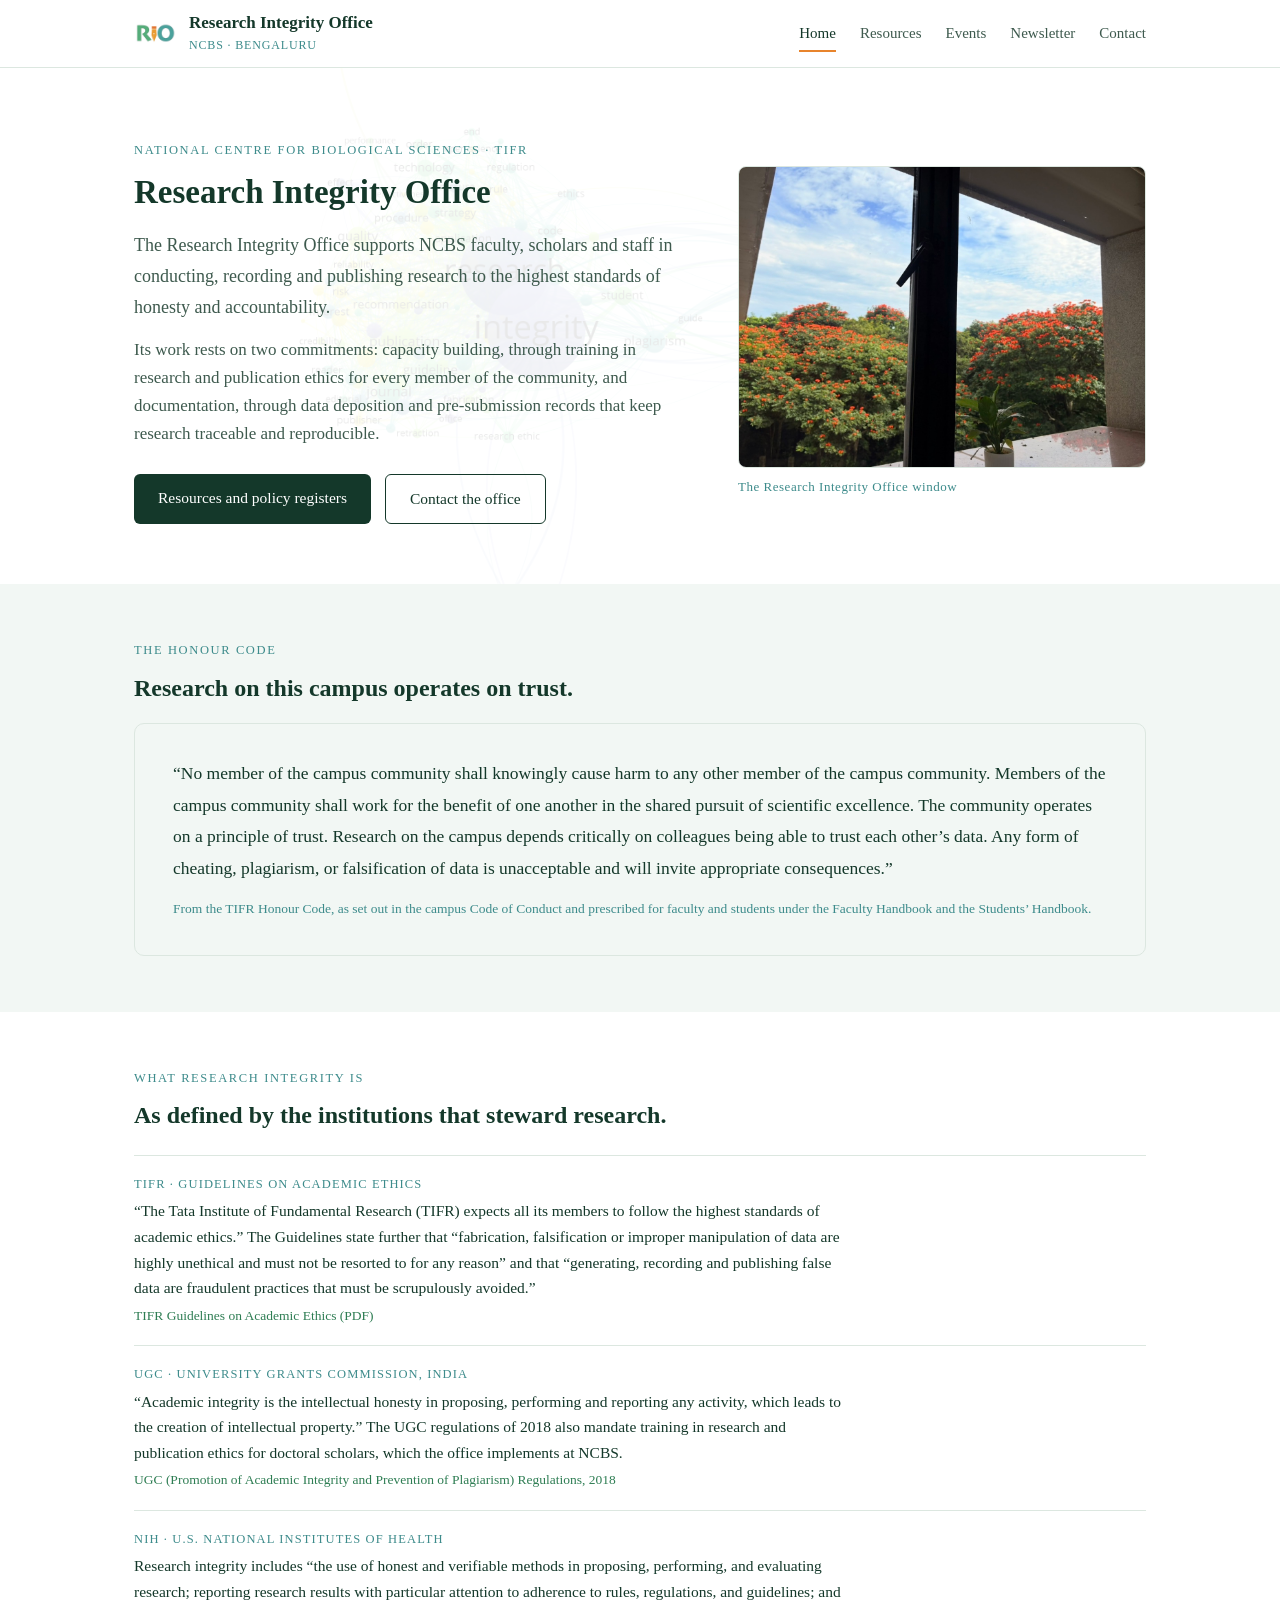
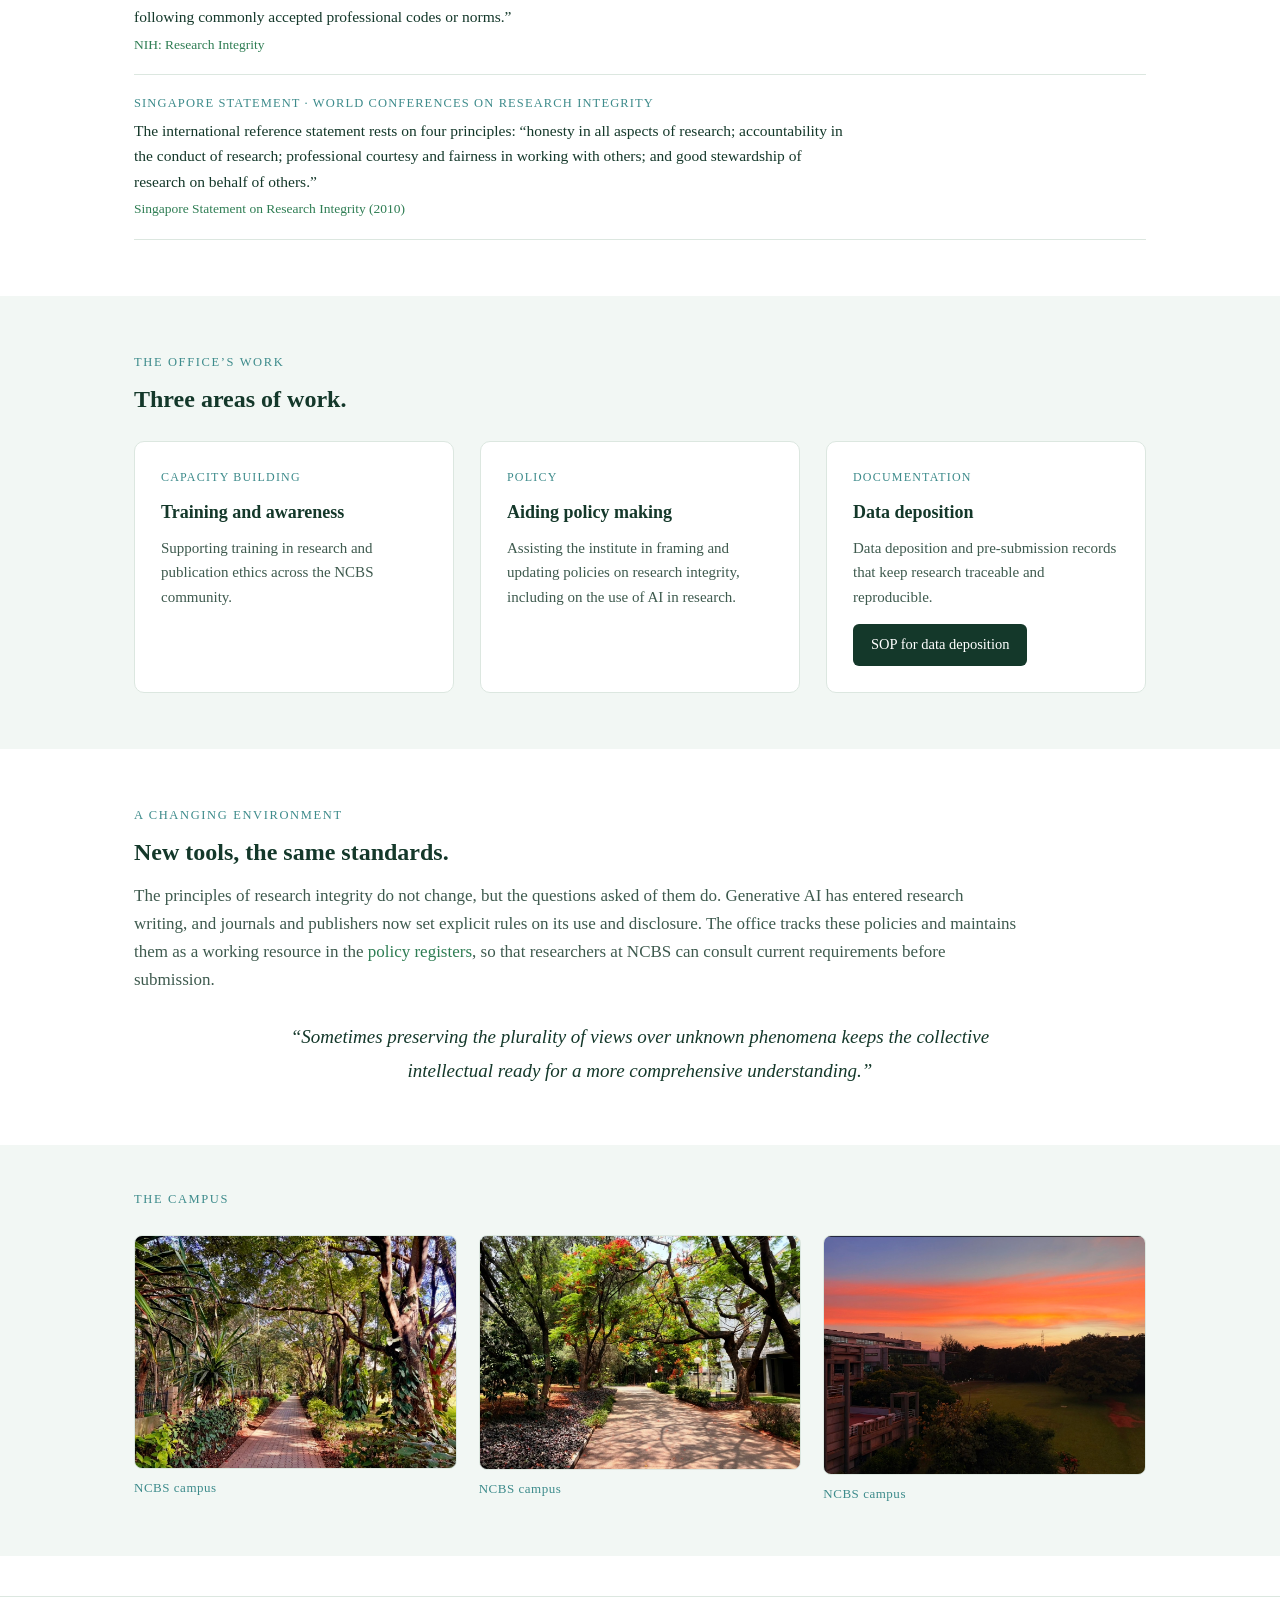
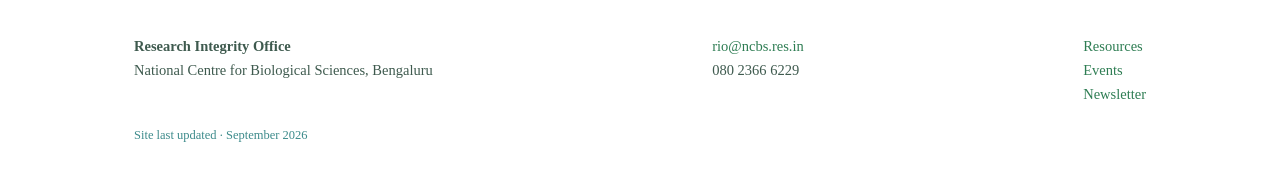
==== commit 38946270: "Add Mechanical Turk event (25 Sept); update site stamps" ====
--- a/index.html
+++ b/index.html
@@ -211,7 +211,7 @@
         <a href="newsletter.html">Newsletter</a>
       </div>
     </div>
-    <p class="stamp">Site last updated · July 2026</p>
+    <p class="stamp">Site last updated · September 2026</p>
   </div>
 </footer>
 
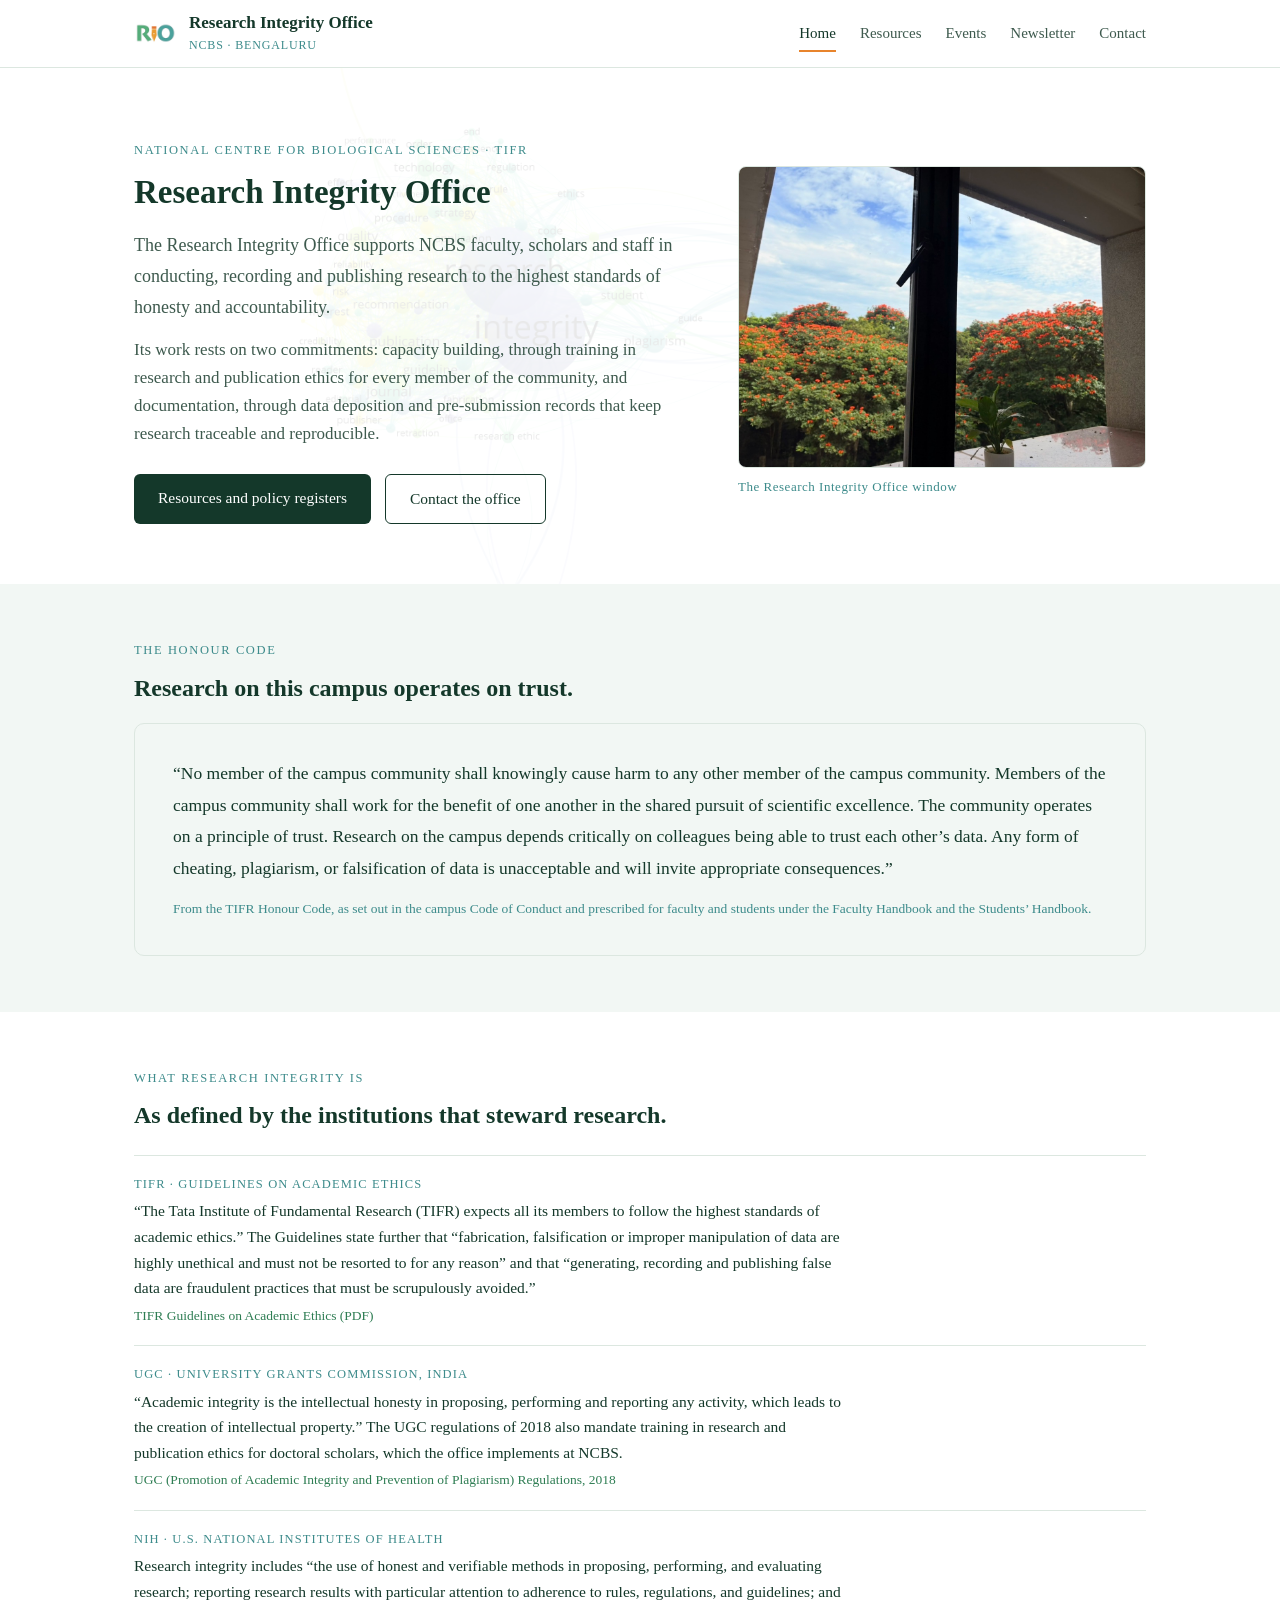
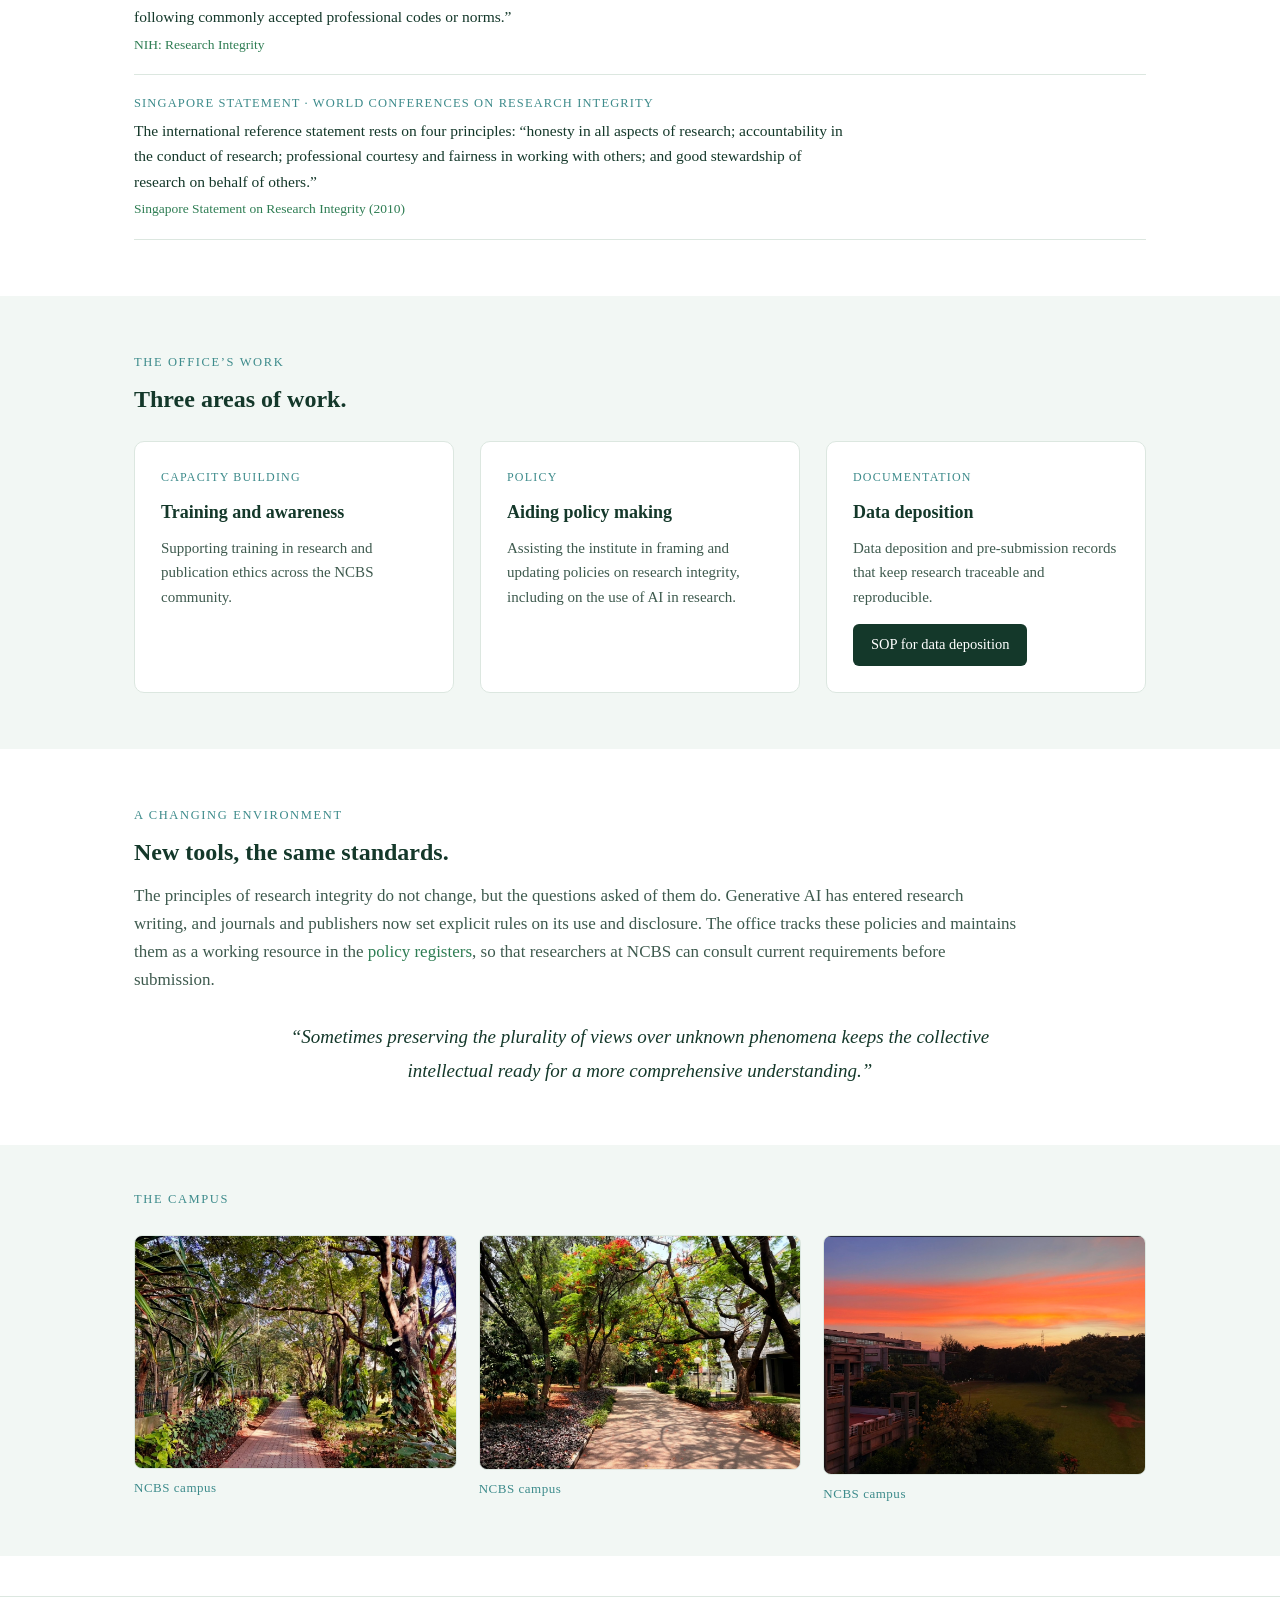
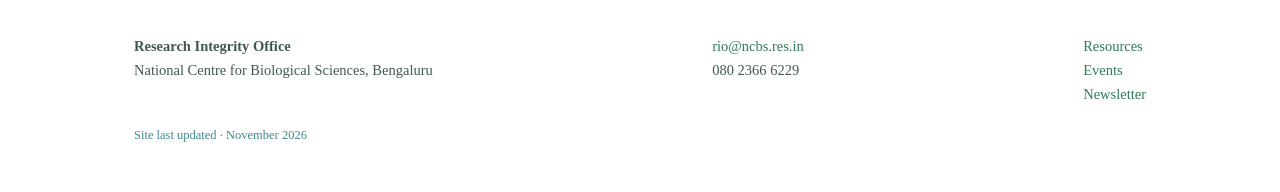
==== commit 15ad1938: "Add Publication Ethics Workshop (3 Dec, tentative); mark September events as held" ====
--- a/index.html
+++ b/index.html
@@ -211,7 +211,7 @@
         <a href="newsletter.html">Newsletter</a>
       </div>
     </div>
-    <p class="stamp">Site last updated · September 2026</p>
+    <p class="stamp">Site last updated · November 2026</p>
   </div>
 </footer>
 
